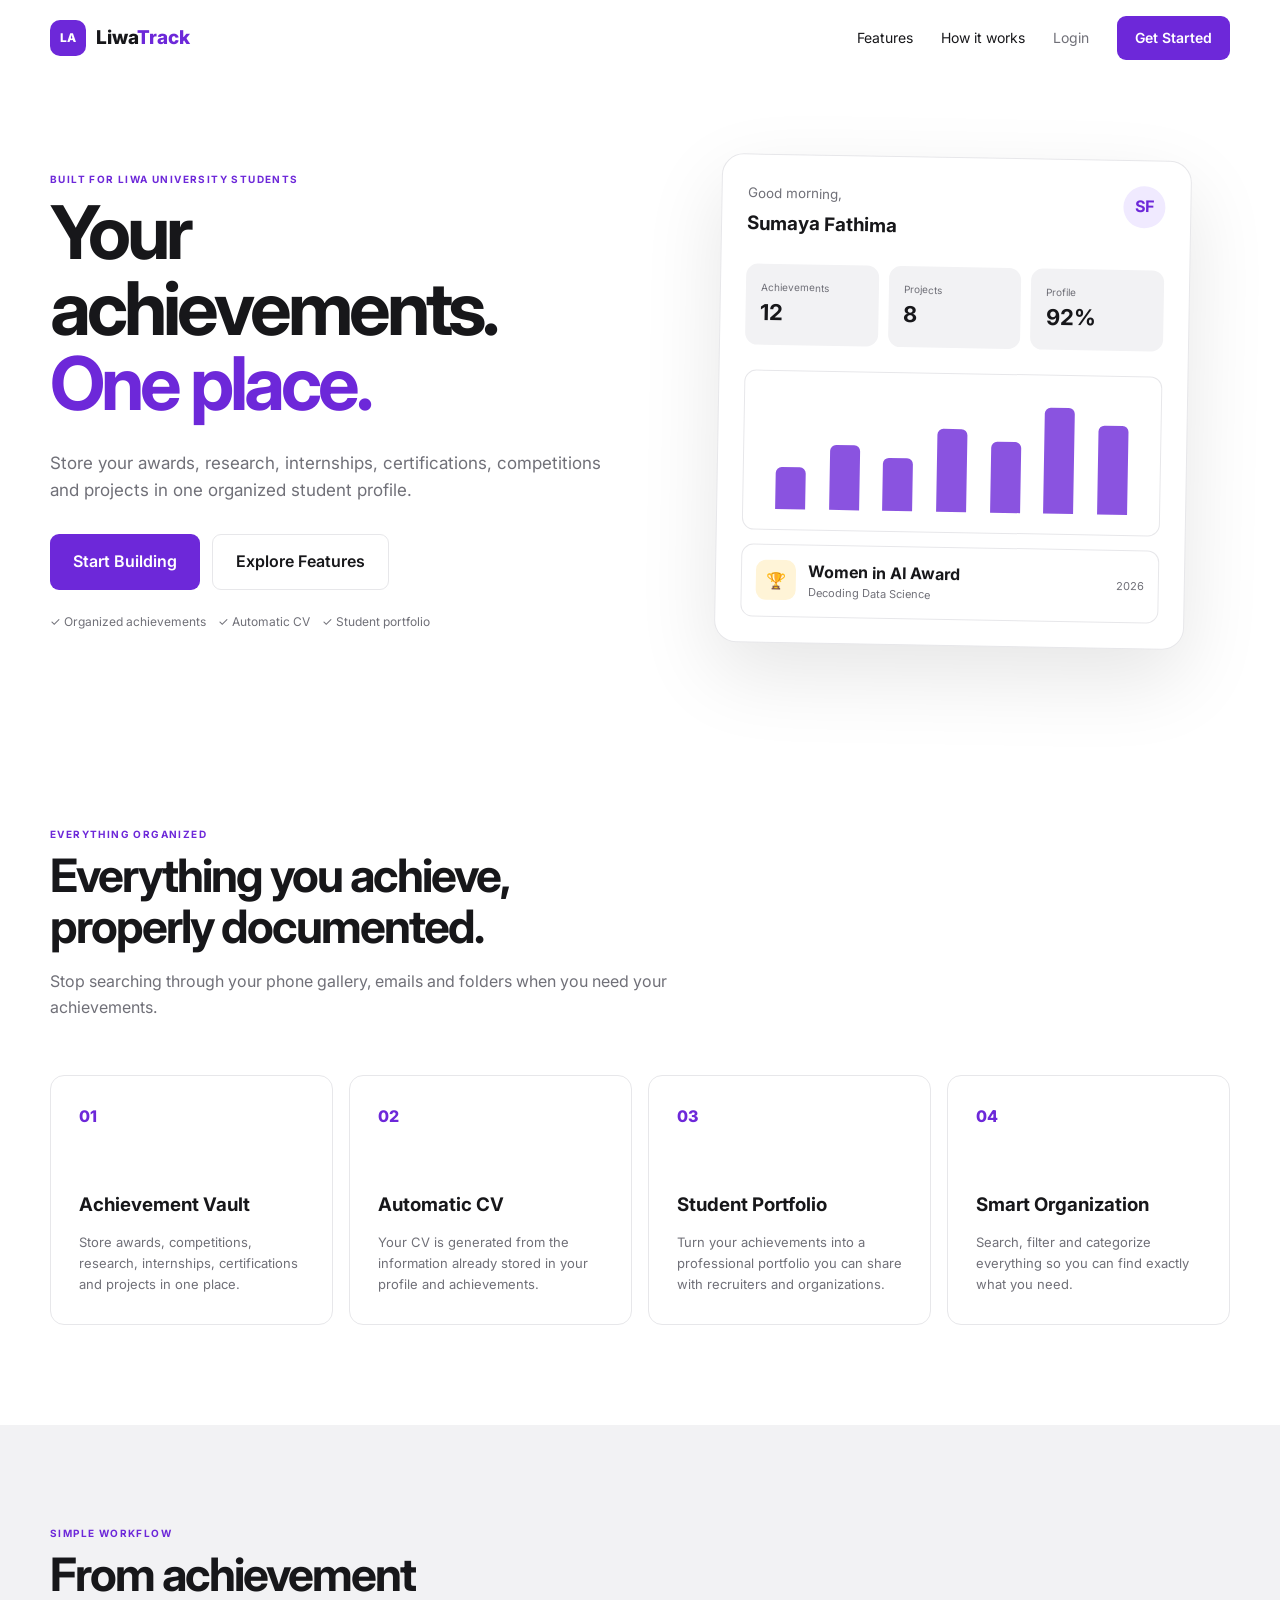
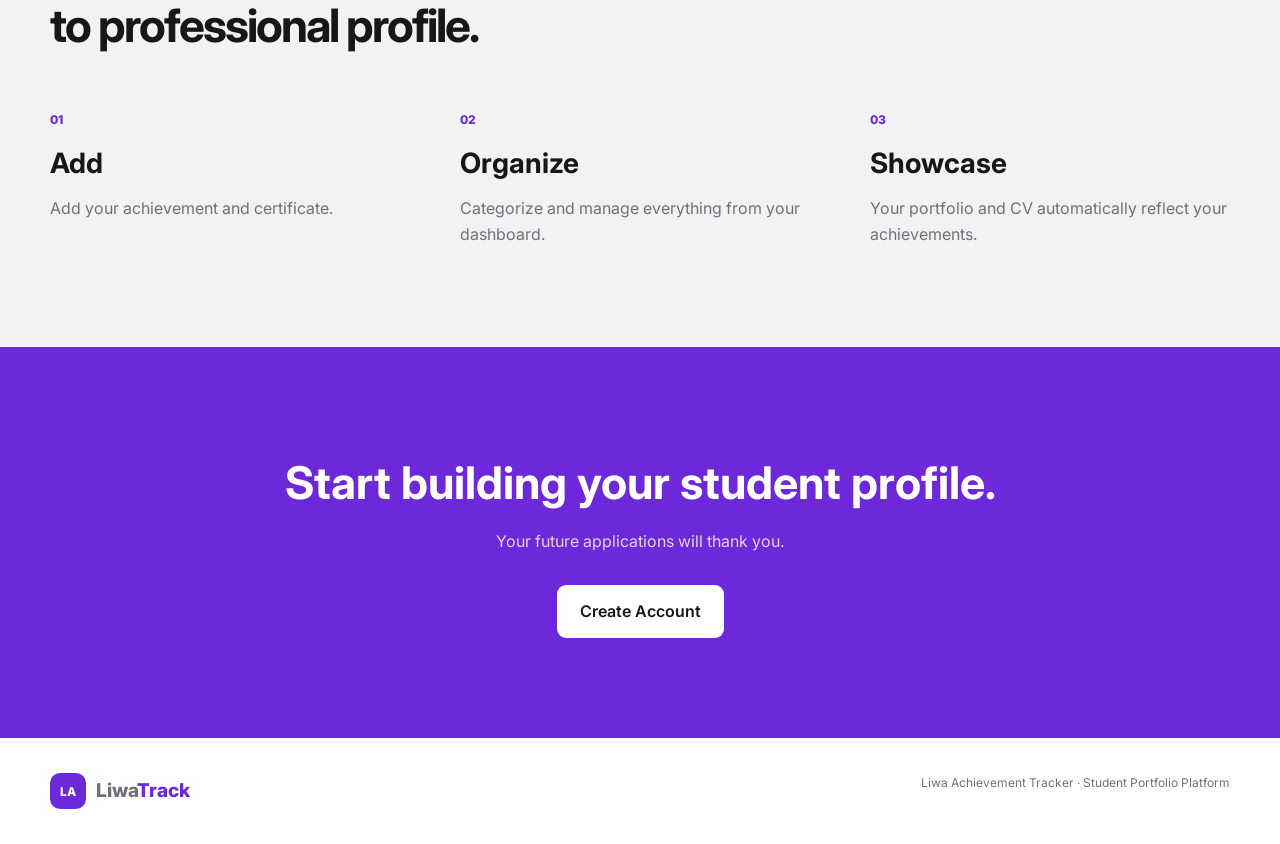
==== Frontend/index.html @ 65ce7053 "Initial LiwaTrack MVP" ====
<!DOCTYPE html>
<html lang="en">
<head>
    <meta charset="UTF-8">
    <meta name="viewport" content="width=device-width, initial-scale=1.0">
    <title>Liwa Achievement Tracker</title>
    <link rel="stylesheet" href="css/style.css">
</head>

<body class="landing-page">

<header class="landing-nav">
    <div class="logo">
        <div class="logo-mark">LA</div>
        <span>Liwa<span>Track</span></span>
    </div>

    <nav>
        <a href="#features">Features</a>
        <a href="#how">How it works</a>
        <a href="login.html" class="nav-login">Login</a>
        <a href="register.html" class="btn btn-primary">Get Started</a>
    </nav>
</header>

<main>

<section class="hero">
    <div class="hero-content">
        <div class="eyebrow">
            <span></span>
            Built for Liwa University students
        </div>

        <h1>
            Your achievements.<br>
            <strong>One place.</strong>
        </h1>

        <p>
            Store your awards, research, internships, certifications,
            competitions and projects in one organized student profile.
        </p>

        <div class="hero-buttons">
            <a href="register.html" class="btn btn-primary btn-large">
                Start Building
            </a>

            <a href="#features" class="btn btn-secondary btn-large">
                Explore Features
            </a>
        </div>

        <div class="hero-note">
            ✓ Organized achievements &nbsp;&nbsp;
            ✓ Automatic CV &nbsp;&nbsp;
            ✓ Student portfolio
        </div>
    </div>

    <div class="hero-visual">
        <div class="dashboard-preview">

            <div class="preview-top">
                <div>
                    <small>Good morning,</small>
                    <h3>Sumaya Fathima</h3>
                </div>

                <div class="preview-avatar">SF</div>
            </div>

            <div class="preview-stats">
                <div>
                    <small>Achievements</small>
                    <strong>12</strong>
                </div>

                <div>
                    <small>Projects</small>
                    <strong>8</strong>
                </div>

                <div>
                    <small>Profile</small>
                    <strong>92%</strong>
                </div>
            </div>

            <div class="preview-chart">
                <div class="chart-bars">
                    <i style="height:35%"></i>
                    <i style="height:55%"></i>
                    <i style="height:45%"></i>
                    <i style="height:70%"></i>
                    <i style="height:60%"></i>
                    <i style="height:90%"></i>
                    <i style="height:75%"></i>
                </div>
            </div>

            <div class="preview-achievement">
                <div class="achievement-icon">🏆</div>
                <div>
                    <strong>Women in AI Award</strong>
                    <small>Decoding Data Science</small>
                </div>
                <span>2026</span>
            </div>

        </div>
    </div>
</section>


<section id="features" class="section">
    <div class="section-heading">
        <div class="eyebrow">Everything organized</div>
        <h2>Everything you achieve,<br>properly documented.</h2>
        <p>
            Stop searching through your phone gallery, emails and folders
            when you need your achievements.
        </p>
    </div>

    <div class="feature-grid">

        <div class="feature-card">
            <div class="feature-number">01</div>
            <h3>Achievement Vault</h3>
            <p>
                Store awards, competitions, research, internships,
                certifications and projects in one place.
            </p>
        </div>

        <div class="feature-card">
            <div class="feature-number">02</div>
            <h3>Automatic CV</h3>
            <p>
                Your CV is generated from the information already stored
                in your profile and achievements.
            </p>
        </div>

        <div class="feature-card">
            <div class="feature-number">03</div>
            <h3>Student Portfolio</h3>
            <p>
                Turn your achievements into a professional portfolio
                you can share with recruiters and organizations.
            </p>
        </div>

        <div class="feature-card">
            <div class="feature-number">04</div>
            <h3>Smart Organization</h3>
            <p>
                Search, filter and categorize everything so you can
                find exactly what you need.
            </p>
        </div>
    </div>
</section>


<section id="how" class="section how-section">
    <div class="section-heading">
        <div class="eyebrow">Simple workflow</div>
        <h2>From achievement<br>to professional profile.</h2>
    </div>

    <div class="steps">

        <div class="step">
            <span>01</span>
            <h3>Add</h3>
            <p>Add your achievement and certificate.</p>
        </div>

        <div class="step">
            <span>02</span>
            <h3>Organize</h3>
            <p>Categorize and manage everything from your dashboard.</p>
        </div>

        <div class="step">
            <span>03</span>
            <h3>Showcase</h3>
            <p>Your portfolio and CV automatically reflect your achievements.</p>
        </div>

    </div>
</section>


<section class="cta-section">
    <h2>Start building your student profile.</h2>
    <p>Your future applications will thank you.</p>
    <a href="register.html" class="btn btn-light btn-large">Create Account</a>
</section>

</main>

<footer>
    <div class="logo">
        <div class="logo-mark">LA</div>
        <span>Liwa<span>Track</span></span>
    </div>

    <p>Liwa Achievement Tracker · Student Portfolio Platform</p>
</footer>

</body>
</html>
---- Frontend/css/style.css ----
@import url('https://fonts.googleapis.com/css2?family=Inter:wght@400;500;600;700;800&display=swap');

:root {
    --bg: #f7f7f8;
    --surface: #ffffff;
    --surface-soft: #f2f2f4;
    --border: #e7e7ea;

    --text: #17171a;
    --muted: #707078;

    --primary: #6d28d9;
    --primary-dark: #5521aa;
    --primary-soft: #f0eaff;

    --danger: #dc2626;
    --success: #16803c;

    --sidebar: 250px;

    --radius: 14px;
    --radius-small: 9px;

    --shadow:
        0 10px 30px rgba(0,0,0,.05);
}

* {
    box-sizing: border-box;
    margin: 0;
    padding: 0;
}

html {
    scroll-behavior: smooth;
}

body {
    font-family: Inter, Arial, sans-serif;
    background: var(--bg);
    color: var(--text);
    line-height: 1.6;
}

a {
    text-decoration: none;
    color: inherit;
}

button,
input,
textarea,
select {
    font: inherit;
}

button {
    cursor: pointer;
}


/* =========================
   LOGO
========================= */

.logo {
    display: flex;
    align-items: center;
    gap: 10px;
    font-weight: 800;
    font-size: 19px;
}

.logo > span > span {
    color: var(--primary);
}

.logo-mark {
    width: 36px;
    height: 36px;
    border-radius: 10px;
    background: var(--primary);
    color: white;
    display: grid;
    place-items: center;
    font-size: 12px;
    font-weight: 800;
}


/* =========================
   BUTTONS
========================= */

.btn {
    display: inline-flex;
    align-items: center;
    justify-content: center;
    border: 0;
    border-radius: var(--radius-small);
    padding: 11px 18px;
    font-weight: 600;
    transition: .2s ease;
}

.btn-primary {
    background: var(--primary);
    color: white;
}

.btn-primary:hover {
    background: var(--primary-dark);
    transform: translateY(-1px);
}

.btn-secondary {
    background: white;
    border: 1px solid var(--border);
}

.btn-secondary:hover {
    border-color: #cfcfd5;
}

.btn-light {
    background: white;
    color: var(--text);
}

.btn-danger {
    background: #fee2e2;
    color: var(--danger);
}

.btn-large {
    padding: 14px 23px;
}

.full-width {
    width: 100%;
}


/* =========================
   LANDING PAGE
========================= */

.landing-page {
    background: white;
}

.landing-nav {
    max-width: 1180px;
    margin: auto;
    height: 76px;
    display: flex;
    justify-content: space-between;
    align-items: center;
}

.landing-nav nav {
    display: flex;
    align-items: center;
    gap: 28px;
    font-size: 14px;
}

.nav-login {
    color: var(--muted);
}

.hero {
    max-width: 1180px;
    margin: auto;
    min-height: 650px;
    display: grid;
    grid-template-columns: 1fr 1fr;
    align-items: center;
    gap: 70px;
    padding: 70px 0;
}

.eyebrow {
    color: var(--primary);
    text-transform: uppercase;
    font-size: 11px;
    font-weight: 800;
    letter-spacing: .12em;
    margin-bottom: 18px;
}

.hero h1 {
    font-size: clamp(45px, 6vw, 74px);
    line-height: 1.02;
    letter-spacing: -4px;
    margin-bottom: 28px;
}

.hero h1 strong {
    color: var(--primary);
}

.hero p {
    color: var(--muted);
    font-size: 17px;
    max-width: 570px;
    margin-bottom: 30px;
}

.hero-buttons {
    display: flex;
    gap: 12px;
}

.hero-note {
    margin-top: 22px;
    color: var(--muted);
    font-size: 12px;
}

.hero-visual {
    display: flex;
    justify-content: center;
}

.dashboard-preview {
    width: 470px;
    background: white;
    border: 1px solid var(--border);
    border-radius: 22px;
    padding: 25px;
    box-shadow: 0 30px 80px rgba(0,0,0,.1);
    transform: rotate(1deg);
}

.preview-top {
    display: flex;
    justify-content: space-between;
}

.preview-top small {
    color: var(--muted);
}

.preview-top h3 {
    margin-top: 3px;
}

.preview-avatar {
    width: 42px;
    height: 42px;
    border-radius: 50%;
    background: var(--primary-soft);
    color: var(--primary);
    display: grid;
    place-items: center;
    font-weight: 700;
}

.preview-stats {
    display: grid;
    grid-template-columns: repeat(3,1fr);
    gap: 10px;
    margin: 25px 0;
}

.preview-stats div {
    padding: 15px;
    border-radius: 12px;
    background: var(--surface-soft);
}

.preview-stats small {
    display: block;
    color: var(--muted);
    font-size: 10px;
}

.preview-stats strong {
    font-size: 22px;
}

.preview-chart {
    height: 160px;
    border: 1px solid var(--border);
    border-radius: 12px;
    display: flex;
    align-items: end;
    padding: 20px;
}

.chart-bars {
    width: 100%;
    height: 100%;
    display: flex;
    align-items: end;
    justify-content: space-around;
}

.chart-bars i {
    width: 30px;
    background: var(--primary);
    opacity: .8;
    border-radius: 6px 6px 0 0;
}

.preview-achievement {
    display: flex;
    align-items: center;
    gap: 12px;
    margin-top: 14px;
    padding: 14px;
    border: 1px solid var(--border);
    border-radius: 12px;
}

.achievement-icon {
    width: 40px;
    height: 40px;
    background: #fff4d7;
    display: grid;
    place-items: center;
    border-radius: 10px;
}

.preview-achievement div:nth-child(2) {
    flex: 1;
}

.preview-achievement strong,
.preview-achievement small {
    display: block;
}

.preview-achievement small {
    color: var(--muted);
    font-size: 11px;
}

.preview-achievement > span {
    font-size: 11px;
    color: var(--muted);
}


/* =========================
   SECTIONS
========================= */

.section {
    max-width: 1180px;
    margin: auto;
    padding: 100px 0;
}

.section-heading {
    max-width: 700px;
    margin-bottom: 55px;
}

.section-heading h2 {
    font-size: 46px;
    line-height: 1.1;
    letter-spacing: -2px;
    margin-bottom: 18px;
}

.section-heading p {
    color: var(--muted);
}

.feature-grid {
    display: grid;
    grid-template-columns: repeat(4, 1fr);
    gap: 16px;
}

.feature-card {
    border: 1px solid var(--border);
    padding: 28px;
    min-height: 250px;
    border-radius: var(--radius);
    transition: .2s;
}

.feature-card:hover {
    transform: translateY(-4px);
    box-shadow: var(--shadow);
}

.feature-number {
    color: var(--primary);
    font-weight: 800;
    margin-bottom: 60px;
}

.feature-card h3 {
    margin-bottom: 12px;
}

.feature-card p {
    color: var(--muted);
    font-size: 13px;
}

.how-section {
    background: var(--surface-soft);
    max-width: none;
    padding-left: max(calc((100% - 1180px) / 2), 20px);
    padding-right: max(calc((100% - 1180px) / 2), 20px);
}

.steps {
    max-width: 1180px;
    display: grid;
    grid-template-columns: repeat(3,1fr);
    gap: 50px;
}

.step span {
    color: var(--primary);
    font-size: 12px;
    font-weight: 800;
}

.step h3 {
    font-size: 28px;
    margin: 10px 0;
}

.step p {
    color: var(--muted);
}

.cta-section {
    background: var(--primary);
    color: white;
    text-align: center;
    padding: 100px 20px;
}

.cta-section h2 {
    font-size: 45px;
    margin-bottom: 10px;
}

.cta-section p {
    opacity: .8;
    margin-bottom: 30px;
}

footer {
    max-width: 1180px;
    margin: auto;
    padding: 35px 0;
    display: flex;
    justify-content: space-between;
    color: var(--muted);
    font-size: 12px;
}


/* =========================
   AUTH
========================= */

.auth-page {
    min-height: 100vh;
    background: var(--surface-soft);
}

.auth-container {
    max-width: 450px;
    margin: auto;
    padding: 50px 20px;
}

.auth-brand {
    margin-bottom: 35px;
}

.auth-card {
    background: white;
    border: 1px solid var(--border);
    border-radius: 18px;
    padding: 35px;
    box-shadow: var(--shadow);
}

.auth-header {
    margin-bottom: 28px;
}

.auth-header h1 {
    font-size: 30px;
    letter-spacing: -1px;
}

.auth-header p {
    color: var(--muted);
    font-size: 14px;
}

.auth-card label {
    display: block;
    font-size: 12px;
    font-weight: 600;
    margin: 16px 0 7px;
}

.auth-card input,
.content-card input,
.content-card textarea,
.content-card select {
    width: 100%;
    border: 1px solid var(--border);
    padding: 12px 13px;
    border-radius: 9px;
    outline: none;
    background: white;
}

.auth-card input:focus,
.content-card input:focus,
.content-card textarea:focus,
.content-card select:focus {
    border-color: var(--primary);
}

.form-row-between {
    display: flex;
    justify-content: space-between;
    align-items: center;
}

.form-row-between a {
    font-size: 12px;
    color: var(--primary);
}

.checkbox-label {
    display: flex !important;
    align-items: center;
    gap: 7px;
    font-weight: 400 !important;
}

.checkbox-label input {
    width: auto;
}

.terms {
    margin-bottom: 20px;
}

.two-inputs {
    display: grid;
    grid-template-columns: 1fr 1fr;
    gap: 12px;
}

.auth-divider {
    text-align: center;
    border-bottom: 1px solid var(--border);
    line-height: 1px;
    margin: 30px 0;
}

.auth-divider span {
    background: white;
    padding: 0 10px;
    color: var(--muted);
    font-size: 11px;
}

.auth-footer {
    text-align: center;
    font-size: 13px;
    color: var(--muted);
}

.auth-footer a {
    color: var(--primary);
    font-weight: 600;
}


/* =========================
   APPLICATION LAYOUT
========================= */

.sidebar {
    position: fixed;
    left: 0;
    top: 0;
    bottom: 0;
    width: var(--sidebar);
    background: white;
    border-right: 1px solid var(--border);
    padding: 25px 18px;
    z-index: 20;
}

.sidebar .logo {
    padding: 0 10px;
    margin-bottom: 45px;
}

.nav-section {
    margin-bottom: 28px;
}

.nav-label {
    color: #a0a0a8;
    font-size: 10px;
    text-transform: uppercase;
    font-weight: 800;
    letter-spacing: .1em;
    padding: 0 12px;
    margin-bottom: 9px;
}

.sidebar-link {
    display: flex;
    align-items: center;
    gap: 11px;
    padding: 11px 12px;
    margin: 3px 0;
    border-radius: 9px;
    color: var(--muted);
    font-size: 13px;
    font-weight: 500;
}

.sidebar-link:hover,
.sidebar-link.active {
    background: var(--primary-soft);
    color: var(--primary);
}

.sidebar-bottom {
    position: absolute;
    left: 18px;
    right: 18px;
    bottom: 20px;
}

.main-wrapper {
    margin-left: var(--sidebar);
    min-height: 100vh;
}

.topbar {
    height: 70px;
    background: white;
    border-bottom: 1px solid var(--border);
    display: flex;
    align-items: center;
    justify-content: flex-end;
    padding: 0 35px;
    gap: 15px;
}

.topbar-user {
    display: flex;
    align-items: center;
    gap: 10px;
}

.avatar {
    width: 36px;
    height: 36px;
    border-radius: 50%;
    background: var(--primary-soft);
    color: var(--primary);
    display: grid;
    place-items: center;
    font-weight: 700;
    font-size: 12px;
}

.main-content {
    padding: 35px;
    max-width: 1400px;
}

.page-header {
    display: flex;
    justify-content: space-between;
    align-items: flex-start;
    margin-bottom: 30px;
}

.page-header h1 {
    font-size: 30px;
    letter-spacing: -1px;
}

.page-header p {
    color: var(--muted);
    font-size: 13px;
}


/* =========================
   DASHBOARD
========================= */

.stats-grid {
    display: grid;
    grid-template-columns: repeat(4,1fr);
    gap: 15px;
    margin-bottom: 22px;
}

.stat-card {
    background: white;
    border: 1px solid var(--border);
    border-radius: var(--radius);
    padding: 22px;
}

.stat-card small {
    color: var(--muted);
    font-size: 11px;
}

.stat-card strong {
    display: block;
    font-size: 31px;
    margin-top: 5px;
}

.dashboard-grid {
    display: grid;
    grid-template-columns: 2fr 1fr;
    gap: 20px;
}

.content-card {
    background: white;
    border: 1px solid var(--border);
    border-radius: var(--radius);
    padding: 25px;
}

.content-card h2 {
    font-size: 18px;
    margin-bottom: 20px;
}

.content-card h3 {
    font-size: 14px;
    margin: 25px 0 10px;
}

.chart {
    height: 280px;
    display: flex;
    align-items: end;
    gap: 15px;
    padding-top: 30px;
}

.chart-column {
    flex: 1;
    height: 100%;
    display: flex;
    flex-direction: column;
    justify-content: end;
    align-items: center;
    gap: 7px;
}

.chart-column i {
    width: 65%;
    background: var(--primary);
    border-radius: 7px 7px 0 0;
    min-height: 5px;
}

.chart-column small {
    color: var(--muted);
    font-size: 10px;
}

.recent-list {
    display: flex;
    flex-direction: column;
    gap: 10px;
}

.recent-item {
    display: flex;
    align-items: center;
    gap: 12px;
    padding: 13px;
    background: var(--surface-soft);
    border-radius: 10px;
}

.recent-item-content {
    flex: 1;
}

.recent-item strong,
.recent-item small {
    display: block;
}

.recent-item small {
    color: var(--muted);
    font-size: 10px;
}

.profile-progress {
    margin-top: 20px;
}

.progress-track {
    height: 8px;
    background: var(--surface-soft);
    border-radius: 20px;
    overflow: hidden;
}

.progress-fill {
    height: 100%;
    background: var(--primary);
}


/* =========================
   ACHIEVEMENTS
========================= */

.toolbar {
    display: flex;
    gap: 10px;
    margin-bottom: 22px;
}

.toolbar input {
    flex: 1;
    border: 1px solid var(--border);
    border-radius: 9px;
    padding: 12px;
    outline: none;
}

.toolbar select {
    border: 1px solid var(--border);
    border-radius: 9px;
    padding: 12px;
    background: white;
}

.achievement-grid {
    display: grid;
    grid-template-columns: repeat(3,1fr);
    gap: 15px;
}

.achievement-card {
    background: white;
    border: 1px solid var(--border);
    border-radius: var(--radius);
    padding: 20px;
    transition: .2s;
}

.achievement-card:hover {
    transform: translateY(-3px);
    box-shadow: var(--shadow);
}

.card-top {
    display: flex;
    justify-content: space-between;
    margin-bottom: 18px;
}

.category-icon {
    width: 42px;
    height: 42px;
    border-radius: 10px;
    background: var(--primary-soft);
    display: grid;
    place-items: center;
}

.badge {
    display: inline-flex;
    padding: 5px 9px;
    border-radius: 20px;
    background: var(--primary-soft);
    color: var(--primary);
    font-size: 10px;
    font-weight: 700;
}

.achievement-card h3 {
    font-size: 16px;
    margin-bottom: 5px;
}

.achievement-card .organization {
    color: var(--muted);
    font-size: 12px;
}

.achievement-card .date {
    display: block;
    margin-top: 15px;
    color: var(--muted);
    font-size: 10px;
}

.tag-list {
    display: flex;
    flex-wrap: wrap;
    gap: 6px;
    margin-top: 10px;
}

.tag {
    background: var(--surface-soft);
    padding: 5px 8px;
    border-radius: 6px;
    font-size: 10px;
    color: var(--muted);
}


/* =========================
   FORMS
========================= */

.form-grid {
    display: grid;
    grid-template-columns: 2fr 1fr;
    gap: 20px;
}

.form-group {
    margin-bottom: 20px;
}

.form-group label {
    display: block;
    font-size: 12px;
    font-weight: 600;
    margin-bottom: 7px;
}

.form-group textarea {
    min-height: 150px;
    resize: vertical;
}

.file-upload {
    border: 2px dashed var(--border);
    padding: 35px;
    text-align: center;
    border-radius: 12px;
    color: var(--muted);
}

.file-upload input {
    margin-top: 12px;
}

.form-actions {
    display: flex;
    justify-content: flex-end;
    gap: 10px;
}


/* =========================
   PROFILE
========================= */

.profile-header {
    display: flex;
    align-items: center;
    gap: 22px;
    margin-bottom: 25px;
}

.profile-avatar {
    width: 90px;
    height: 90px;
    border-radius: 50%;
    background: var(--primary-soft);
    color: var(--primary);
    display: grid;
    place-items: center;
    font-size: 24px;
    font-weight: 800;
}

.profile-header h2 {
    margin: 0;
}

.muted {
    color: var(--muted);
    font-size: 13px;
}

.profile-grid {
    display: grid;
    grid-template-columns: 2fr 1fr;
    gap: 20px;
}


/* =========================
   PORTFOLIO
========================= */

.portfolio-page {
    background: white;
}

.portfolio-container {
    max-width: 950px;
    margin: auto;
    padding: 70px 20px;
}

.portfolio-intro {
    border-bottom: 1px solid var(--border);
    padding-bottom: 40px;
    margin-bottom: 45px;
}

.portfolio-intro h1 {
    font-size: 48px;
    letter-spacing: -2px;
}

.portfolio-intro p {
    max-width: 650px;
    color: var(--muted);
}

.portfolio-section {
    margin-bottom: 50px;
}

.portfolio-section h2 {
    font-size: 22px;
    margin-bottom: 20px;
}

.portfolio-achievements {
    display: grid;
    grid-template-columns: repeat(2,1fr);
    gap: 12px;
}


/* =========================
   CV
========================= */

.cv-toolbar {
    max-width: 850px;
    margin: auto;
    padding: 20px 0;
    display: flex;
    justify-content: flex-end;
    gap: 10px;
}

.cv-paper {
    background: white;
    width: 850px;
    max-width: 100%;
    margin: 20px auto 60px;
    padding: 55px 65px;
    box-shadow: 0 10px 50px rgba(0,0,0,.08);
}

.cv-header {
    border-bottom: 2px solid var(--text);
    padding-bottom: 20px;
    margin-bottom: 25px;
}

.cv-header h1 {
    font-size: 30px;
}

.cv-header p {
    color: var(--muted);
    font-size: 12px;
}

.cv-section {
    margin-bottom: 25px;
}

.cv-section h2 {
    font-size: 13px;
    text-transform: uppercase;
    letter-spacing: .1em;
    border-bottom: 1px solid var(--border);
    padding-bottom: 5px;
    margin-bottom: 12px;
}

.cv-item {
    margin-bottom: 14px;
}

.cv-item strong {
    font-size: 13px;
}

.cv-item small {
    display: block;
    color: var(--muted);
    font-size: 10px;
}

.cv-item p {
    font-size: 11px;
    margin-top: 4px;
}


/* =========================
   DETAILS
========================= */

.details-grid {
    display: grid;
    grid-template-columns: 2fr 1fr;
    gap: 20px;
}

.detail-icon {
    width: 65px;
    height: 65px;
    background: var(--primary-soft);
    border-radius: 14px;
    display: grid;
    place-items: center;
    font-size: 30px;
    margin-bottom: 20px;
}

.detail-meta {
    display: flex;
    gap: 15px;
    color: var(--muted);
    font-size: 12px;
    margin-top: 20px;
}

.content-card hr {
    border: 0;
    border-top: 1px solid var(--border);
    margin: 25px 0;
}

.certificate-placeholder {
    height: 220px;
    border: 1px dashed var(--border);
    border-radius: 10px;
    display: grid;
    place-items: center;
    color: var(--muted);
    margin-bottom: 20px;
}

.back-link {
    color: var(--primary);
    font-size: 12px;
    display: block;
    margin-bottom: 8px;
}


/* =========================
   SETTINGS
========================= */

.settings-grid {
    max-width: 800px;
    display: flex;
    flex-direction: column;
    gap: 15px;
}

.setting-row {
    display: flex;
    justify-content: space-between;
    align-items: center;
    padding: 18px 0;
    border-bottom: 1px solid var(--border);
}

.setting-row:last-child {
    border-bottom: 0;
}

.setting-row p {
    color: var(--muted);
    font-size: 12px;
}

.setting-row input {
    width: auto;
}

.danger-card {
    border-color: #fecaca;
}


/* =========================
   EMPTY
========================= */

.empty-state {
    text-align: center;
    padding: 70px 20px;
    background: white;
    border: 1px dashed var(--border);
    border-radius: var(--radius);
}

.empty-state h2 {
    margin-bottom: 8px;
}

.empty-state p {
    color: var(--muted);
    margin-bottom: 20px;
}

.empty-page {
    min-height: 100vh;
    display: grid;
    place-items: center;
    text-align: center;
}


/* =========================
   MOBILE
========================= */

.mobile-menu-button {
    display: none;
}

@media(max-width: 1000px) {

    .hero {
        grid-template-columns: 1fr;
        padding: 50px 20px;
    }

    .hero-visual {
        display: none;
    }

    .section {
        padding: 70px 20px;
    }

    .feature-grid {
        grid-template-columns: repeat(2,1fr);
    }

    .landing-nav {
        padding: 0 20px;
    }

    .landing-nav nav a:not(.nav-login):not(.btn) {
        display: none;
    }

    .sidebar {
        transform: translateX(-100%);
        transition: .25s;
    }

    .sidebar.open {
        transform: translateX(0);
    }

    .main-wrapper {
        margin-left: 0;
    }

    .mobile-menu-button {
        display: block;
        position: fixed;
        top: 17px;
        left: 15px;
        z-index: 30;
        border: 1px solid var(--border);
        background: white;
        border-radius: 8px;
        padding: 8px 11px;
    }

    .topbar {
        padding-left: 70px;
    }

    .stats-grid {
        grid-template-columns: repeat(2,1fr);
    }

    .achievement-grid {
        grid-template-columns: repeat(2,1fr);
    }

    .dashboard-grid,
    .details-grid,
    .form-grid,
    .profile-grid {
        grid-template-columns: 1fr;
    }
}

@media(max-width: 650px) {

    .hero h1 {
        font-size: 48px;
        letter-spacing: -2px;
    }

    .hero-buttons {
        flex-direction: column;
    }

    .section-heading h2 {
        font-size: 35px;
    }

    .feature-grid,
    .steps,
    .achievement-grid,
    .portfolio-achievements {
        grid-template-columns: 1fr;
    }

    footer {
        flex-direction: column;
        gap: 15px;
        padding: 30px 20px;
    }

    .stats-grid {
        grid-template-columns: 1fr 1fr;
    }

    .main-content {
        padding: 22px 15px;
    }

    .page-header {
        flex-direction: column;
        gap: 15px;
    }

    .toolbar {
        flex-direction: column;
    }

    .two-inputs {
        grid-template-columns: 1fr;
    }

    .cv-paper {
        padding: 30px 25px;
    }

    .portfolio-intro h1 {
        font-size: 38px;
    }
}


/* =========================
   PRINT
========================= */

@media print {

    body {
        background: white;
    }

    .sidebar,
    .topbar,
    .cv-toolbar,
    .mobile-menu-button {
        display: none !important;
    }

    .main-wrapper {
        margin: 0;
    }

    .main-content {
        padding: 0;
    }

    .cv-paper {
        width: 100%;
        margin: 0;
        padding: 30px;
        box-shadow: none;
    }

}
/* =========================================
   PROFESSIONAL DASHBOARD
========================================= */

.dashboard-header {
    display: flex;
    justify-content: space-between;
    align-items: flex-end;
    gap: 30px;
    margin-bottom: 32px;
}

.eyebrow {
    margin: 0 0 8px;
    font-size: 10px;
    font-weight: 700;
    letter-spacing: 1.4px;
    color: var(--primary);
}

.dashboard-header h1 {
    margin: 0;
    font-size: 32px;
    font-weight: 700;
    letter-spacing: -0.8px;
}

.dashboard-subtitle {
    margin: 8px 0 0;
    color: var(--muted);
    font-size: 13px;
    max-width: 600px;
}


/* =========================================
   STATISTICS
========================================= */

.dashboard-stats {
    display: grid;
    grid-template-columns: repeat(4, 1fr);
    gap: 14px;
    margin-bottom: 18px;
}

.dashboard-stat {
    background: var(--surface);
    border: 1px solid var(--border);
    border-radius: var(--radius);
    padding: 20px;
    transition: transform .2s ease, box-shadow .2s ease;
}

.dashboard-stat:hover {
    transform: translateY(-2px);
    box-shadow: var(--shadow);
}

.stat-label {
    color: var(--muted);
    font-size: 12px;
    font-weight: 500;
}

.stat-value {
    margin-top: 10px;
    font-size: 30px;
    line-height: 1;
    font-weight: 700;
    letter-spacing: -1px;
}

.stat-description {
    margin-top: 8px;
    font-size: 11px;
    color: var(--muted);
}


/* =========================================
   MAIN COLUMNS
========================================= */

.dashboard-columns {
    display: grid;
    grid-template-columns: minmax(0, 1.7fr) minmax(300px, 1fr);
    gap: 18px;
    margin-bottom: 18px;
}

.dashboard-side {
    display: flex;
    flex-direction: column;
    gap: 18px;
}


/* =========================================
   PANELS
========================================= */

.dashboard-panel {
    background: var(--surface);
    border: 1px solid var(--border);
    border-radius: var(--radius);
    padding: 22px;
}

.panel-header {
    display: flex;
    justify-content: space-between;
    align-items: flex-start;
    gap: 20px;
    margin-bottom: 20px;
}

.panel-header h2 {
    margin: 0;
    font-size: 15px;
    font-weight: 650;
    letter-spacing: -0.2px;
}

.panel-header p {
    margin: 5px 0 0;
    color: var(--muted);
    font-size: 11px;
}

.panel-link {
    color: var(--primary);
    text-decoration: none;
    font-size: 11px;
    font-weight: 600;
}

.panel-link:hover {
    text-decoration: underline;
}


/* =========================================
   RECENT ACHIEVEMENTS
========================================= */

.achievement-list {
    display: flex;
    flex-direction: column;
}

.dashboard-achievement {
    display: flex;
    align-items: center;
    gap: 14px;
    padding: 15px 0;
    border-top: 1px solid var(--border);
}

.dashboard-achievement:first-child {
    border-top: none;
    padding-top: 0;
}

.achievement-mark {
    width: 38px;
    height: 38px;
    flex-shrink: 0;
    border-radius: 10px;
    background: var(--primary-soft);
    display: flex;
    align-items: center;
    justify-content: center;
    font-size: 17px;
}

.achievement-content {
    min-width: 0;
    flex: 1;
}

.achievement-content strong {
    display: block;
    font-size: 12px;
    font-weight: 600;
    white-space: nowrap;
    overflow: hidden;
    text-overflow: ellipsis;
}

.achievement-content span {
    display: block;
    margin-top: 4px;
    font-size: 11px;
    color: var(--muted);
    white-space: nowrap;
    overflow: hidden;
    text-overflow: ellipsis;
}

.achievement-date {
    flex-shrink: 0;
    color: var(--muted);
    font-size: 10px;
}


/* =========================================
   PROFILE PROGRESS
========================================= */

.profile-progress {
    padding-top: 3px;
}

.progress-top {
    display: flex;
    justify-content: space-between;
    align-items: center;
    font-size: 11px;
}

.progress-top span {
    color: var(--primary);
    font-weight: 700;
}

.progress-bar {
    height: 7px;
    background: var(--surface-soft);
    border-radius: 10px;
    overflow: hidden;
    margin-top: 10px;
}

.progress-fill {
    height: 100%;
    background: var(--primary);
    border-radius: inherit;
}

.profile-progress p {
    color: var(--muted);
    font-size: 10px;
    line-height: 1.6;
    margin: 12px 0;
}

.panel-action {
    color: var(--primary);
    text-decoration: none;
    font-size: 11px;
    font-weight: 600;
}


/* =========================================
   QUICK ACTIONS
========================================= */

.dashboard-actions {
    display: flex;
    flex-direction: column;
}

.dashboard-action {
    display: flex;
    align-items: center;
    gap: 12px;
    padding: 12px 0;
    border-top: 1px solid var(--border);
    text-decoration: none;
    color: var(--text);
}

.dashboard-action:first-child {
    border-top: none;
    padding-top: 0;
}

.dashboard-action:last-child {
    padding-bottom: 0;
}

.dashboard-action:hover strong {
    color: var(--primary);
}

.action-icon {
    width: 34px;
    height: 34px;
    flex-shrink: 0;
    border: 1px solid var(--border);
    border-radius: 9px;
    display: flex;
    align-items: center;
    justify-content: center;
    font-size: 12px;
    font-weight: 600;
}

.dashboard-action strong {
    display: block;
    font-size: 11px;
    font-weight: 600;
}

.dashboard-action small {
    display: block;
    margin-top: 3px;
    color: var(--muted);
    font-size: 10px;
}


/* =========================================
   CATEGORY OVERVIEW
========================================= */

.category-panel {
    margin-bottom: 30px;
}

.category-overview {
    display: grid;
    grid-template-columns: repeat(4, 1fr);
    gap: 10px;
}

.category-row {
    display: flex;
    align-items: center;
    justify-content: space-between;
    padding: 13px 14px;
    background: var(--surface-soft);
    border-radius: 9px;
}

.category-name {
    display: flex;
    align-items: center;
    gap: 8px;
    font-size: 11px;
    font-weight: 500;
}

.category-dot {
    width: 6px;
    height: 6px;
    border-radius: 50%;
    background: var(--primary);
}

.category-count {
    font-size: 12px;
    font-weight: 700;
}


/* =========================================
   EMPTY STATE
========================================= */

.dashboard-empty {
    text-align: center;
    padding: 35px 15px;
}

.empty-icon {
    width: 42px;
    height: 42px;
    margin: 0 auto 12px;
    border-radius: 50%;
    background: var(--primary-soft);
    color: var(--primary);
    display: flex;
    align-items: center;
    justify-content: center;
    font-size: 20px;
}

.dashboard-empty h3 {
    margin: 0;
    font-size: 14px;
}

.dashboard-empty p {
    color: var(--muted);
    font-size: 11px;
    margin: 7px auto 15px;
    max-width: 300px;
}


/* =========================================
   MOBILE
========================================= */

@media (max-width: 1000px) {

    .dashboard-stats {
        grid-template-columns: repeat(2, 1fr);
    }

    .dashboard-columns {
        grid-template-columns: 1fr;
    }

    .category-overview {
        grid-template-columns: repeat(2, 1fr);
    }

}


@media (max-width: 650px) {

    .dashboard-header {
        align-items: flex-start;
        flex-direction: column;
    }

    .dashboard-header h1 {
        font-size: 26px;
    }

    .dashboard-stats {
        grid-template-columns: 1fr 1fr;
        gap: 10px;
    }

    .dashboard-stat {
        padding: 16px;
    }

    .stat-value {
        font-size: 25px;
    }

    .dashboard-panel {
        padding: 17px;
    }

    .achievement-date {
        display: none;
    }

    .category-overview {
        grid-template-columns: 1fr;
    }

}
/* =========================================
   ACHIEVEMENT DETAILS
========================================= */

.details-header {
    margin-bottom: 18px;
}

.back-link {
    color: var(--muted);
    text-decoration: none;
    font-size: 11px;
    font-weight: 500;
}

.back-link:hover {
    color: var(--primary);
}


/* HERO */

.details-hero {
    display: flex;
    align-items: center;
    gap: 20px;
    background: var(--surface);
    border: 1px solid var(--border);
    border-radius: var(--radius);
    padding: 28px;
    margin-bottom: 18px;
}

.details-category-icon {
    width: 64px;
    height: 64px;
    flex-shrink: 0;
    border-radius: 16px;
    background: var(--primary-soft);
    display: flex;
    align-items: center;
    justify-content: center;
    font-size: 28px;
}

.details-category {
    display: inline-block;
    color: var(--primary);
    font-size: 10px;
    font-weight: 700;
    text-transform: uppercase;
    letter-spacing: .8px;
    margin-bottom: 7px;
}

.details-hero h1 {
    margin: 0;
    font-size: 26px;
    line-height: 1.2;
    letter-spacing: -.5px;
}

.details-hero p {
    margin: 7px 0 0;
    color: var(--muted);
    font-size: 12px;
}


/* GRID */

.details-grid {
    display: grid;
    grid-template-columns: minmax(0, 1.7fr) minmax(280px, 1fr);
    gap: 18px;
}

.details-side {
    display: flex;
    flex-direction: column;
    gap: 18px;
}


/* PANELS */

.details-panel {
    background: var(--surface);
    border: 1px solid var(--border);
    border-radius: var(--radius);
    padding: 22px;
}

.details-panel .panel-header {
    margin-bottom: 22px;
}

.details-panel h2 {
    margin: 0;
    font-size: 15px;
}

.details-panel .panel-header p {
    margin: 5px 0 0;
    color: var(--muted);
    font-size: 11px;
}


/* DESCRIPTION */

.details-description h3 {
    margin: 0 0 10px;
    font-size: 12px;
}

.details-description p {
    margin: 0;
    color: var(--muted);
    font-size: 12px;
    line-height: 1.8;
}


/* INFORMATION */

.details-information {
    margin-top: 25px;
    border-top: 1px solid var(--border);
}

.details-row {
    display: flex;
    justify-content: space-between;
    align-items: center;
    gap: 20px;
    padding: 14px 0;
    border-bottom: 1px solid var(--border);
}

.details-label {
    color: var(--muted);
    font-size: 11px;
}

.details-row strong {
    font-size: 11px;
    text-align: right;
}

.certificate-status {
    color: var(--success);
    font-size: 11px;
    font-weight: 600;
}


/* SKILLS */

.details-skills {
    display: flex;
    flex-wrap: wrap;
    gap: 7px;
}

.details-skill {
    padding: 7px 10px;
    background: var(--surface-soft);
    border: 1px solid var(--border);
    border-radius: 7px;
    font-size: 10px;
    font-weight: 500;
}


/* ACTIONS */

.details-actions h2 {
    margin-bottom: 5px;
}

.details-actions > p {
    color: var(--muted);
    font-size: 11px;
    line-height: 1.6;
    margin: 0 0 18px;
}

.details-action-button {
    width: 100%;
    margin-top: 8px;
}


/* EMPTY */

.details-empty {
    max-width: 500px;
    margin: 80px auto;
    text-align: center;
}

.details-empty-icon {
    width: 50px;
    height: 50px;
    margin: 0 auto 15px;
    border-radius: 50%;
    background: var(--primary-soft);
    color: var(--primary);
    display: flex;
    align-items: center;
    justify-content: center;
    font-weight: 700;
}

.details-empty h1 {
    margin: 0;
    font-size: 22px;
}

.details-empty p {
    color: var(--muted);
    font-size: 12px;
    line-height: 1.7;
    margin: 8px 0 20px;
}


/* MOBILE */

@media (max-width: 800px) {

    .details-grid {
        grid-template-columns: 1fr;
    }

    .details-hero {
        padding: 20px;
    }

    .details-hero h1 {
        font-size: 21px;
    }

}


@media (max-width: 500px) {

    .details-hero {
        align-items: flex-start;
        flex-direction: column;
    }

    .details-row {
        align-items: flex-start;
        flex-direction: column;
        gap: 5px;
    }

    .details-row strong {
        text-align: left;
    }

}

/* =========================================
   PROFESSIONAL PROFILE
========================================= */

.profile-page-header {
    display: flex;
    justify-content: space-between;
    align-items: flex-end;
    gap: 30px;
    margin-bottom: 28px;
}

.profile-page-header h1 {
    margin: 0;
    font-size: 30px;
    font-weight: 700;
    letter-spacing: -0.7px;
}

.profile-page-header > div:first-child > p:last-child {
    margin: 7px 0 0;
    color: var(--muted);
    font-size: 12px;
}

.profile-strength-card {
    width: 230px;
    padding: 14px 16px;
    background: var(--surface);
    border: 1px solid var(--border);
    border-radius: var(--radius-small);
}

.profile-strength-top {
    display: flex;
    justify-content: space-between;
    align-items: center;
    font-size: 11px;
}

.profile-strength-top span {
    color: var(--muted);
}

.profile-strength-top strong {
    color: var(--primary);
    font-size: 12px;
}

.profile-strength-bar {
    height: 6px;
    margin-top: 9px;
    background: var(--surface-soft);
    border-radius: 10px;
    overflow: hidden;
}

.profile-strength-fill {
    height: 100%;
    background: var(--primary);
    border-radius: inherit;
}

.profile-card {
    background: var(--surface);
    border: 1px solid var(--border);
    border-radius: var(--radius);
    padding: 24px;
    margin-bottom: 16px;
}

.profile-card-header {
    display: flex;
    align-items: center;
    gap: 16px;
}

.profile-avatar-large {
    width: 64px;
    height: 64px;
    flex-shrink: 0;
    border-radius: 16px;
    background: var(--primary-soft);
    color: var(--primary);
    display: flex;
    align-items: center;
    justify-content: center;
    font-size: 21px;
    font-weight: 700;
}

.profile-card-header h2 {
    margin: 0;
    font-size: 18px;
    letter-spacing: -0.3px;
}

.profile-card-header p {
    margin: 5px 0 8px;
    color: var(--muted);
    font-size: 11px;
}

.profile-status {
    display: inline-block;
    padding: 5px 8px;
    background: var(--surface-soft);
    border-radius: 6px;
    color: var(--muted);
    font-size: 9px;
    font-weight: 600;
}

.profile-section-header {
    margin-bottom: 20px;
}

.profile-section-header h2 {
    margin: 0;
    font-size: 14px;
    font-weight: 650;
}

.profile-section-header p {
    margin: 5px 0 0;
    color: var(--muted);
    font-size: 10px;
}

.profile-form-grid {
    display: grid;
    grid-template-columns: repeat(2, 1fr);
    gap: 18px;
}

.profile-card .form-group {
    margin-bottom: 17px;
}

.profile-card .form-group:last-child {
    margin-bottom: 0;
}

.profile-card label {
    display: block;
    margin-bottom: 7px;
    font-size: 11px;
    font-weight: 600;
}

.profile-card input,
.profile-card textarea {
    width: 100%;
    box-sizing: border-box;
}

.profile-card textarea {
    resize: vertical;
    min-height: 120px;
}

.form-help {
    display: block;
    margin-top: 6px;
    color: var(--muted);
    font-size: 9px;
}

.skill-preview {
    display: flex;
    flex-wrap: wrap;
    gap: 7px;
    margin-top: 14px;
}

.profile-skill {
    padding: 7px 10px;
    background: var(--primary-soft);
    color: var(--primary);
    border-radius: 7px;
    font-size: 10px;
    font-weight: 600;
}

.profile-save-bar {
    display: flex;
    justify-content: space-between;
    align-items: center;
    gap: 20px;
    padding: 18px 20px;
    margin-bottom: 30px;
    background: var(--surface);
    border: 1px solid var(--border);
    border-radius: var(--radius);
}

.profile-save-bar strong {
    display: block;
    font-size: 11px;
}

.profile-save-bar p {
    margin: 4px 0 0;
    color: var(--muted);
    font-size: 10px;
}

@media (max-width: 750px) {

    .profile-page-header {
        align-items: flex-start;
        flex-direction: column;
    }

    .profile-strength-card {
        width: 100%;
        box-sizing: border-box;
    }

    .profile-form-grid {
        grid-template-columns: 1fr;
        gap: 0;
    }

}

@media (max-width: 500px) {

    .profile-card {
        padding: 18px;
    }

    .profile-card-header {
        align-items: flex-start;
    }

    .profile-save-bar {
        align-items: stretch;
        flex-direction: column;
    }

    .profile-save-bar .btn {
        width: 100%;
    }

}
/* =========================================
   PROFESSIONAL PORTFOLIO
========================================= */

.portfolio-page {
    max-width: 1180px;
}

.portfolio-hero {
    display: flex;
    justify-content: space-between;
    align-items: center;
    gap: 30px;
    padding: 30px;
    margin-bottom: 18px;
    background: var(--surface);
    border: 1px solid var(--border);
    border-radius: var(--radius);
}

.portfolio-identity {
    display: flex;
    align-items: center;
    gap: 18px;
}

.portfolio-avatar {
    width: 76px;
    height: 76px;
    flex-shrink: 0;
    border-radius: 18px;
    background: var(--primary-soft);
    color: var(--primary);
    display: flex;
    align-items: center;
    justify-content: center;
    font-size: 24px;
    font-weight: 700;
}

.portfolio-label {
    display: block;
    margin-bottom: 7px;
    color: var(--primary);
    font-size: 9px;
    font-weight: 700;
    letter-spacing: 1.3px;
}

.portfolio-hero h1 {
    margin: 0;
    font-size: 28px;
    letter-spacing: -0.7px;
}

.portfolio-program {
    margin: 6px 0 0;
    font-size: 12px;
    color: var(--text);
}

.portfolio-year {
    margin: 5px 0 0;
    color: var(--muted);
    font-size: 10px;
}

.portfolio-links {
    display: flex;
    gap: 8px;
}

.portfolio-link {
    padding: 9px 13px;
    border: 1px solid var(--border);
    border-radius: 8px;
    color: var(--text);
    text-decoration: none;
    font-size: 10px;
    font-weight: 600;
}

.portfolio-link:hover {
    color: var(--primary);
    border-color: var(--primary);
}

.portfolio-section {
    margin-bottom: 18px;
}

.portfolio-section-heading {
    display: flex;
    justify-content: space-between;
    align-items: flex-end;
    gap: 20px;
    margin-bottom: 13px;
}

.portfolio-section-heading span {
    display: block;
    margin-bottom: 5px;
    color: var(--primary);
    font-size: 9px;
    font-weight: 700;
    letter-spacing: 1px;
}

.portfolio-section-heading h2 {
    margin: 0;
    font-size: 17px;
    letter-spacing: -0.3px;
}

.portfolio-view-link {
    color: var(--primary);
    text-decoration: none;
    font-size: 10px;
    font-weight: 600;
}

.portfolio-view-link:hover {
    text-decoration: underline;
}

.portfolio-about {
    padding: 20px 22px;
    background: var(--surface);
    border: 1px solid var(--border);
    border-radius: var(--radius);
}

.portfolio-about p {
    margin: 0;
    color: var(--muted);
    font-size: 12px;
    line-height: 1.8;
}

.portfolio-stats {
    display: grid;
    grid-template-columns: repeat(4, 1fr);
    gap: 12px;
    margin-bottom: 24px;
}

.portfolio-stats > div {
    padding: 18px;
    background: var(--surface);
    border: 1px solid var(--border);
    border-radius: var(--radius-small);
}

.portfolio-stats strong {
    display: block;
    font-size: 24px;
    letter-spacing: -0.5px;
}

.portfolio-stats span {
    display: block;
    margin-top: 5px;
    color: var(--muted);
    font-size: 9px;
}

.portfolio-skills {
    display: flex;
    flex-wrap: wrap;
    gap: 8px;
    padding: 20px 22px;
    background: var(--surface);
    border: 1px solid var(--border);
    border-radius: var(--radius);
}

.portfolio-skill {
    padding: 8px 11px;
    background: var(--primary-soft);
    color: var(--primary);
    border-radius: 7px;
    font-size: 10px;
    font-weight: 600;
}

.portfolio-achievements {
    display: flex;
    flex-direction: column;
    gap: 10px;
}

.portfolio-achievement {
    display: flex;
    gap: 16px;
    padding: 20px;
    background: var(--surface);
    border: 1px solid var(--border);
    border-radius: var(--radius);
    transition: transform .2s ease, box-shadow .2s ease;
}

.portfolio-achievement:hover {
    transform: translateY(-2px);
    box-shadow: var(--shadow);
}

.portfolio-achievement-icon {
    width: 44px;
    height: 44px;
    flex-shrink: 0;
    border-radius: 11px;
    background: var(--primary-soft);
    display: flex;
    align-items: center;
    justify-content: center;
    font-size: 19px;
}

.portfolio-achievement-content {
    min-width: 0;
    flex: 1;
}

.portfolio-achievement-top {
    display: flex;
    justify-content: space-between;
    gap: 15px;
}

.portfolio-category {
    color: var(--primary);
    font-size: 9px;
    font-weight: 700;
    text-transform: uppercase;
    letter-spacing: .7px;
}

.portfolio-date {
    color: var(--muted);
    font-size: 9px;
}

.portfolio-achievement h3 {
    margin: 6px 0 0;
    font-size: 13px;
}

.portfolio-organization {
    margin: 4px 0 0;
    color: var(--muted);
    font-size: 10px;
}

.portfolio-description {
    margin: 10px 0 0;
    color: var(--muted);
    font-size: 10px;
    line-height: 1.7;
}

.portfolio-projects {
    display: grid;
    grid-template-columns: repeat(3, 1fr);
    gap: 12px;
}

.portfolio-project {
    padding: 20px;
    background: var(--surface);
    border: 1px solid var(--border);
    border-radius: var(--radius);
}

.portfolio-project-icon {
    width: 35px;
    height: 35px;
    margin-bottom: 15px;
    border-radius: 9px;
    background: var(--surface-soft);
    display: flex;
    align-items: center;
    justify-content: center;
    color: var(--primary);
    font-size: 13px;
    font-weight: 700;
}

.portfolio-project h3 {
    margin: 0;
    font-size: 13px;
}

.portfolio-project p {
    margin: 7px 0 14px;
    color: var(--muted);
    font-size: 10px;
    line-height: 1.7;
}

.portfolio-tags {
    display: flex;
    flex-wrap: wrap;
    gap: 5px;
}

.portfolio-tags span {
    padding: 5px 7px;
    background: var(--surface-soft);
    border-radius: 5px;
    color: var(--muted);
    font-size: 8px;
}

.portfolio-footer {
    display: flex;
    justify-content: space-between;
    align-items: center;
    gap: 20px;
    padding: 20px 22px;
    margin: 25px 0 30px;
    background: var(--surface);
    border: 1px solid var(--border);
    border-radius: var(--radius);
}

.portfolio-footer strong {
    font-size: 11px;
}

.portfolio-footer p {
    margin: 4px 0 0;
    color: var(--muted);
    font-size: 9px;
}

.portfolio-empty {
    padding: 35px;
    background: var(--surface);
    border: 1px solid var(--border);
    border-radius: var(--radius);
    text-align: center;
}

.portfolio-empty-icon {
    width: 40px;
    height: 40px;
    margin: 0 auto 12px;
    border-radius: 50%;
    background: var(--primary-soft);
    color: var(--primary);
    display: flex;
    align-items: center;
    justify-content: center;
    font-size: 18px;
}

.portfolio-empty h3 {
    margin: 0;
    font-size: 13px;
}

.portfolio-empty p {
    margin: 7px 0 15px;
    color: var(--muted);
    font-size: 10px;
}

@media (max-width: 850px) {

    .portfolio-hero {
        align-items: flex-start;
        flex-direction: column;
    }

    .portfolio-links {
        width: 100%;
    }

    .portfolio-stats {
        grid-template-columns: repeat(2, 1fr);
    }

    .portfolio-projects {
        grid-template-columns: 1fr;
    }

}

@media (max-width: 550px) {

    .portfolio-hero {
        padding: 20px;
    }

    .portfolio-identity {
        align-items: flex-start;
    }

    .portfolio-avatar {
        width: 60px;
        height: 60px;
        font-size: 19px;
    }

    .portfolio-hero h1 {
        font-size: 22px;
    }

    .portfolio-stats {
        gap: 8px;
    }

    .portfolio-stats > div {
        padding: 14px;
    }

    .portfolio-achievement {
        padding: 16px;
    }

    .portfolio-achievement-top {
        align-items: flex-start;
        flex-direction: column;
        gap: 4px;
    }

    .portfolio-footer {
        align-items: stretch;
        flex-direction: column;
    }

    .portfolio-footer .btn {
        width: 100%;
    }

}
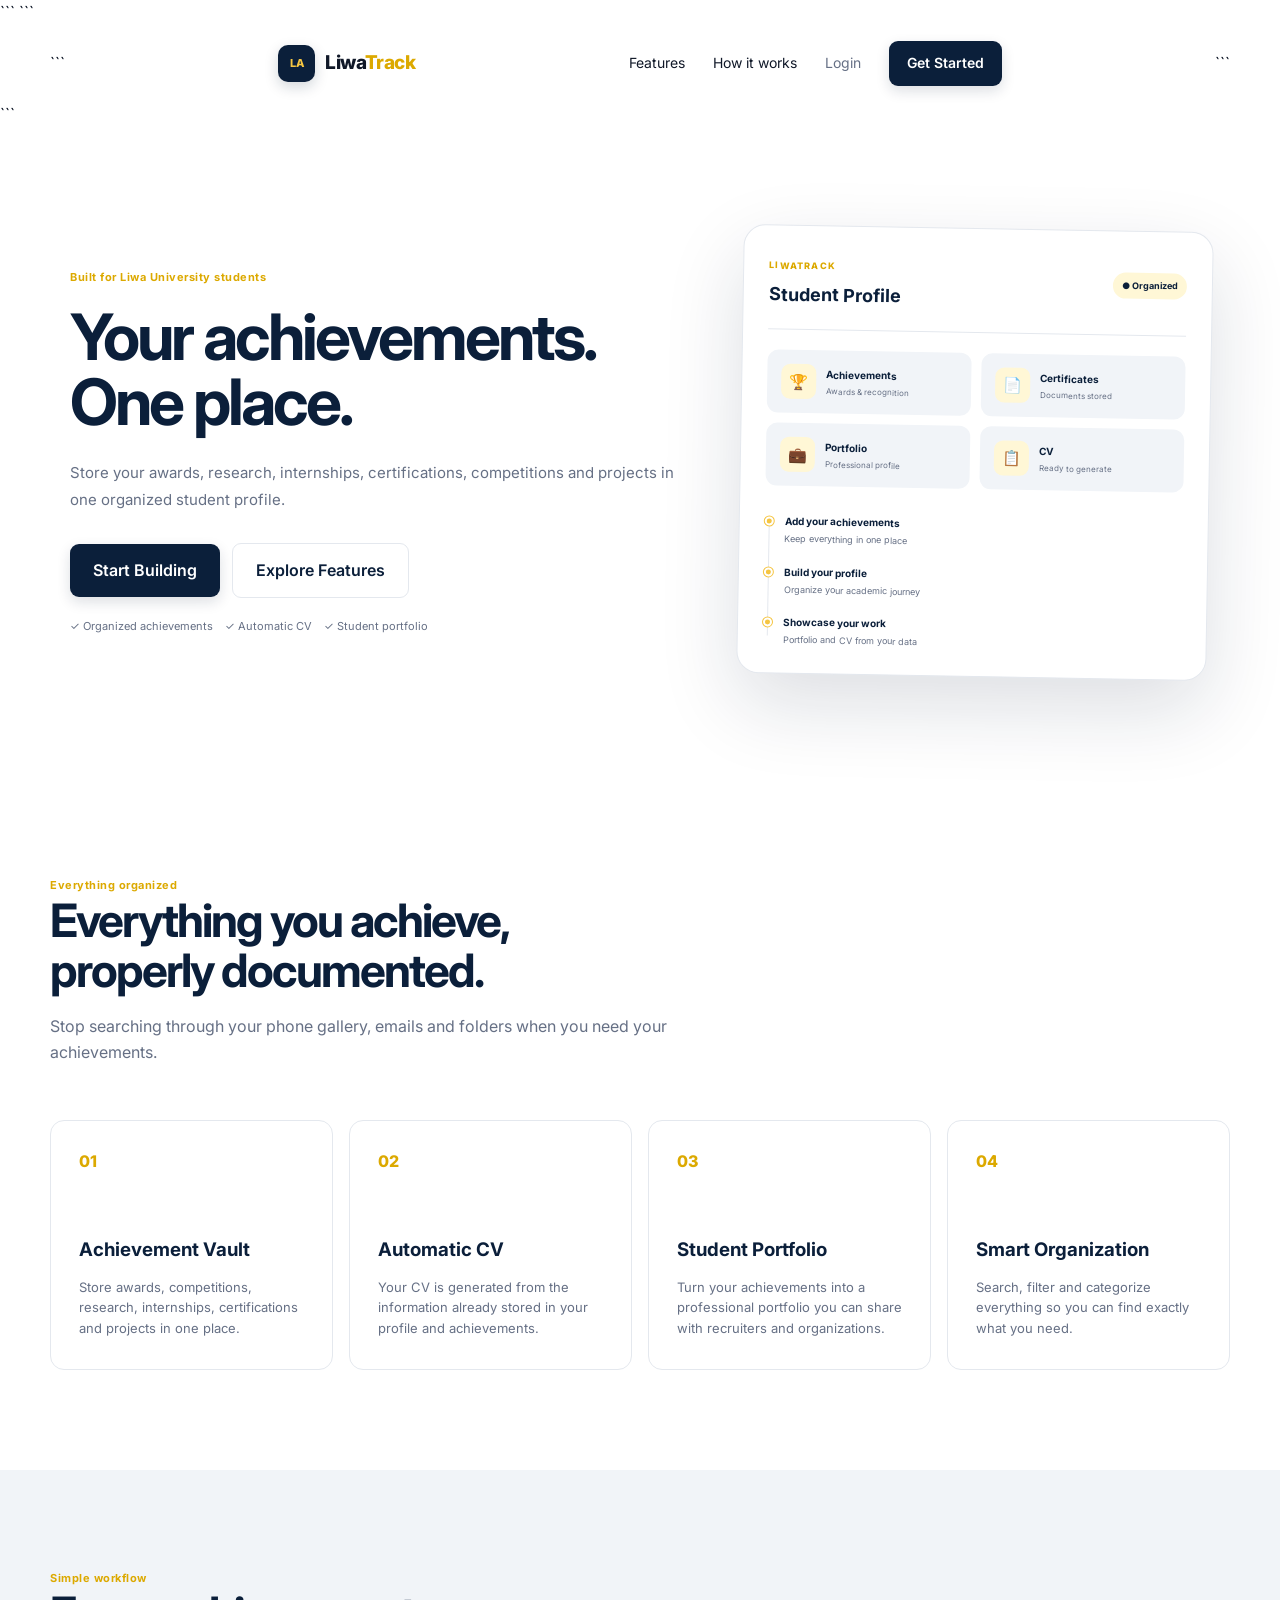
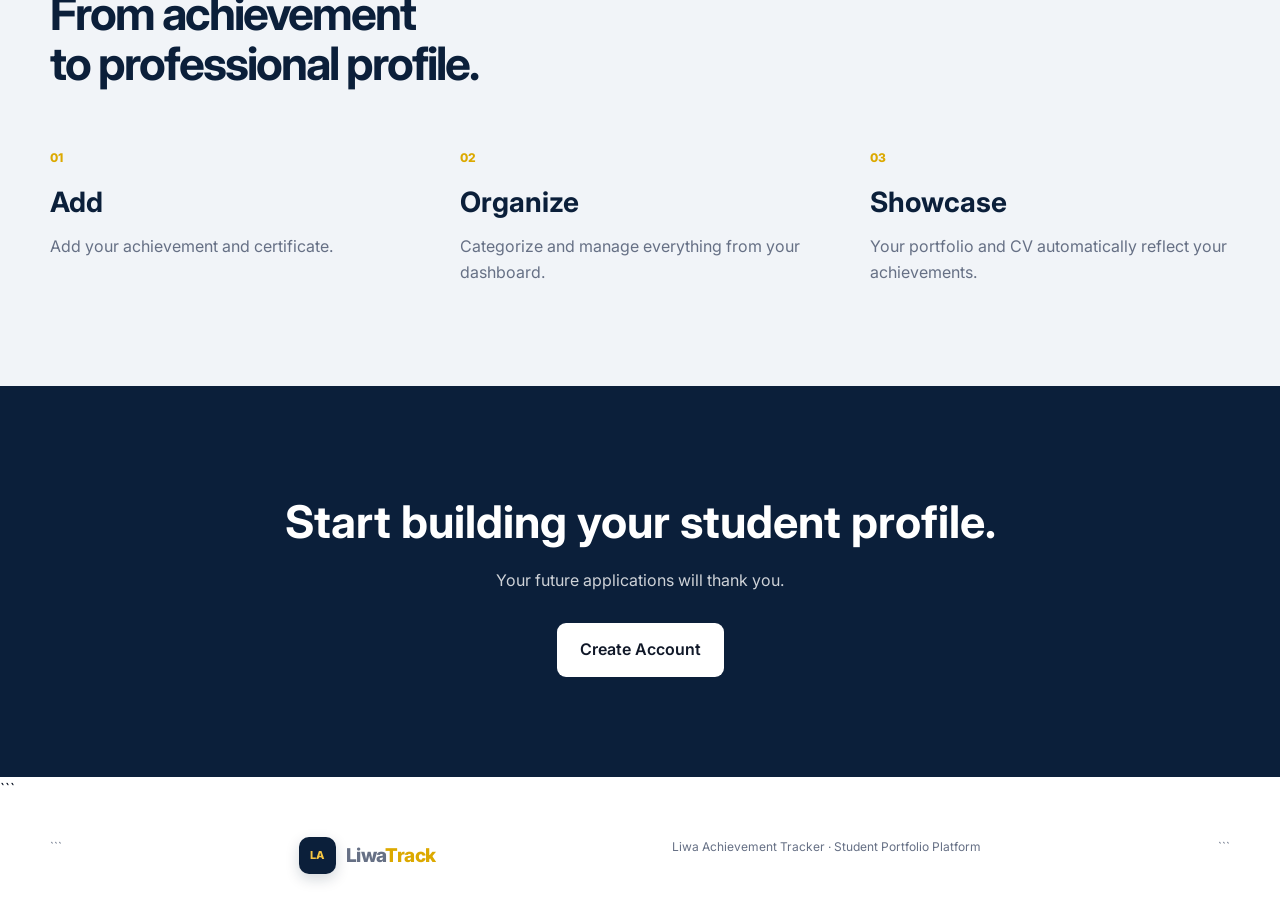
==== commit c100d8fe: "Update title and content for LiwaTrack page" ====
--- a/Frontend/index.html
+++ b/Frontend/index.html
@@ -1,34 +1,52 @@
 <!DOCTYPE html>
+
 <html lang="en">
 <head>
     <meta charset="UTF-8">
     <meta name="viewport" content="width=device-width, initial-scale=1.0">
-    <title>Liwa Achievement Tracker</title>
-    <link rel="stylesheet" href="css/style.css">
+
+```
+<title>LiwaTrack — Student Achievement Tracker</title>
+
+<link rel="stylesheet" href="css/style.css">
+```
+
 </head>
 
 <body class="landing-page">
 
 <header class="landing-nav">
-    <div class="logo">
-        <div class="logo-mark">LA</div>
-        <span>Liwa<span>Track</span></span>
-    </div>
-
-    <nav>
-        <a href="#features">Features</a>
-        <a href="#how">How it works</a>
-        <a href="login.html" class="nav-login">Login</a>
-        <a href="register.html" class="btn btn-primary">Get Started</a>
-    </nav>
+
+```
+<div class="logo">
+    <div class="logo-mark">LA</div>
+    <span>Liwa<span>Track</span></span>
+</div>
+
+<nav>
+    <a href="#features">Features</a>
+    <a href="#how">How it works</a>
+    <a href="login.html" class="nav-login">Login</a>
+    <a href="register.html" class="btn btn-primary">
+        Get Started
+    </a>
+</nav>
+```
+
 </header>
 
 <main>
 
+```
+<!-- =====================================================
+     HERO
+====================================================== -->
+
 <section class="hero">
+
     <div class="hero-content">
+
         <div class="eyebrow">
-            <span></span>
             Built for Liwa University students
         </div>
 
@@ -43,174 +61,457 @@
         </p>
 
         <div class="hero-buttons">
-            <a href="register.html" class="btn btn-primary btn-large">
+
+            <a
+                href="register.html"
+                class="btn btn-primary btn-large"
+            >
                 Start Building
             </a>
 
-            <a href="#features" class="btn btn-secondary btn-large">
+            <a
+                href="#features"
+                class="btn btn-secondary btn-large"
+            >
                 Explore Features
             </a>
+
         </div>
 
         <div class="hero-note">
-            ✓ Organized achievements &nbsp;&nbsp;
-            ✓ Automatic CV &nbsp;&nbsp;
+            ✓ Organized achievements
+            &nbsp;&nbsp;
+            ✓ Automatic CV
+            &nbsp;&nbsp;
             ✓ Student portfolio
         </div>
-    </div>
+
+    </div>
+
+
+    <!-- =================================================
+         GENERIC PRODUCT VISUAL
+    ================================================== -->
 
     <div class="hero-visual">
-        <div class="dashboard-preview">
-
-            <div class="preview-top">
+
+        <div class="product-visual">
+
+            <div class="product-visual-header">
+
                 <div>
-                    <small>Good morning,</small>
-                    <h3>Sumaya Fathima</h3>
-                </div>
-
-                <div class="preview-avatar">SF</div>
-            </div>
-
-            <div class="preview-stats">
-                <div>
-                    <small>Achievements</small>
-                    <strong>12</strong>
-                </div>
-
-                <div>
-                    <small>Projects</small>
-                    <strong>8</strong>
-                </div>
-
-                <div>
-                    <small>Profile</small>
-                    <strong>92%</strong>
-                </div>
-            </div>
-
-            <div class="preview-chart">
-                <div class="chart-bars">
-                    <i style="height:35%"></i>
-                    <i style="height:55%"></i>
-                    <i style="height:45%"></i>
-                    <i style="height:70%"></i>
-                    <i style="height:60%"></i>
-                    <i style="height:90%"></i>
-                    <i style="height:75%"></i>
-                </div>
-            </div>
-
-            <div class="preview-achievement">
-                <div class="achievement-icon">🏆</div>
-                <div>
-                    <strong>Women in AI Award</strong>
-                    <small>Decoding Data Science</small>
-                </div>
-                <span>2026</span>
-            </div>
-
-        </div>
-    </div>
+
+                    <span>LIWATRACK</span>
+
+                    <h3>
+                        Student Profile
+                    </h3>
+
+                </div>
+
+                <div class="visual-status">
+                    ● Organized
+                </div>
+
+            </div>
+
+
+            <div class="visual-feature-grid">
+
+                <div class="visual-feature">
+
+                    <div class="visual-icon">
+                        🏆
+                    </div>
+
+                    <div>
+
+                        <strong>
+                            Achievements
+                        </strong>
+
+                        <small>
+                            Awards & recognition
+                        </small>
+
+                    </div>
+
+                </div>
+
+
+                <div class="visual-feature">
+
+                    <div class="visual-icon">
+                        📄
+                    </div>
+
+                    <div>
+
+                        <strong>
+                            Certificates
+                        </strong>
+
+                        <small>
+                            Documents stored
+                        </small>
+
+                    </div>
+
+                </div>
+
+
+                <div class="visual-feature">
+
+                    <div class="visual-icon">
+                        💼
+                    </div>
+
+                    <div>
+
+                        <strong>
+                            Portfolio
+                        </strong>
+
+                        <small>
+                            Professional profile
+                        </small>
+
+                    </div>
+
+                </div>
+
+
+                <div class="visual-feature">
+
+                    <div class="visual-icon">
+                        📋
+                    </div>
+
+                    <div>
+
+                        <strong>
+                            CV
+                        </strong>
+
+                        <small>
+                            Ready to generate
+                        </small>
+
+                    </div>
+
+                </div>
+
+            </div>
+
+
+            <div class="visual-timeline">
+
+                <div class="timeline-line"></div>
+
+
+                <div class="timeline-item">
+
+                    <span></span>
+
+                    <div>
+
+                        <strong>
+                            Add your achievements
+                        </strong>
+
+                        <small>
+                            Keep everything in one place
+                        </small>
+
+                    </div>
+
+                </div>
+
+
+                <div class="timeline-item">
+
+                    <span></span>
+
+                    <div>
+
+                        <strong>
+                            Build your profile
+                        </strong>
+
+                        <small>
+                            Organize your academic journey
+                        </small>
+
+                    </div>
+
+                </div>
+
+
+                <div class="timeline-item">
+
+                    <span></span>
+
+                    <div>
+
+                        <strong>
+                            Showcase your work
+                        </strong>
+
+                        <small>
+                            Portfolio and CV from your data
+                        </small>
+
+                    </div>
+
+                </div>
+
+            </div>
+
+        </div>
+
+    </div>
+
 </section>
 
 
+<!-- =====================================================
+     FEATURES
+====================================================== -->
+
 <section id="features" class="section">
+
     <div class="section-heading">
-        <div class="eyebrow">Everything organized</div>
-        <h2>Everything you achieve,<br>properly documented.</h2>
+
+        <div class="eyebrow">
+            Everything organized
+        </div>
+
+        <h2>
+            Everything you achieve,
+            <br>
+            properly documented.
+        </h2>
+
         <p>
             Stop searching through your phone gallery, emails and folders
             when you need your achievements.
         </p>
-    </div>
+
+    </div>
+
 
     <div class="feature-grid">
 
         <div class="feature-card">
-            <div class="feature-number">01</div>
-            <h3>Achievement Vault</h3>
+
+            <div class="feature-number">
+                01
+            </div>
+
+            <h3>
+                Achievement Vault
+            </h3>
+
             <p>
                 Store awards, competitions, research, internships,
                 certifications and projects in one place.
             </p>
-        </div>
+
+        </div>
+
 
         <div class="feature-card">
-            <div class="feature-number">02</div>
-            <h3>Automatic CV</h3>
+
+            <div class="feature-number">
+                02
+            </div>
+
+            <h3>
+                Automatic CV
+            </h3>
+
             <p>
                 Your CV is generated from the information already stored
                 in your profile and achievements.
             </p>
-        </div>
+
+        </div>
+
 
         <div class="feature-card">
-            <div class="feature-number">03</div>
-            <h3>Student Portfolio</h3>
+
+            <div class="feature-number">
+                03
+            </div>
+
+            <h3>
+                Student Portfolio
+            </h3>
+
             <p>
                 Turn your achievements into a professional portfolio
                 you can share with recruiters and organizations.
             </p>
-        </div>
+
+        </div>
+
 
         <div class="feature-card">
-            <div class="feature-number">04</div>
-            <h3>Smart Organization</h3>
+
+            <div class="feature-number">
+                04
+            </div>
+
+            <h3>
+                Smart Organization
+            </h3>
+
             <p>
                 Search, filter and categorize everything so you can
                 find exactly what you need.
             </p>
-        </div>
-    </div>
+
+        </div>
+
+    </div>
+
 </section>
 
 
-<section id="how" class="section how-section">
+<!-- =====================================================
+     HOW IT WORKS
+====================================================== -->
+
+<section
+    id="how"
+    class="section how-section"
+>
+
     <div class="section-heading">
-        <div class="eyebrow">Simple workflow</div>
-        <h2>From achievement<br>to professional profile.</h2>
-    </div>
+
+        <div class="eyebrow">
+            Simple workflow
+        </div>
+
+        <h2>
+            From achievement
+            <br>
+            to professional profile.
+        </h2>
+
+    </div>
+
 
     <div class="steps">
 
         <div class="step">
-            <span>01</span>
-            <h3>Add</h3>
-            <p>Add your achievement and certificate.</p>
-        </div>
+
+            <span>
+                01
+            </span>
+
+            <h3>
+                Add
+            </h3>
+
+            <p>
+                Add your achievement and certificate.
+            </p>
+
+        </div>
+
 
         <div class="step">
-            <span>02</span>
-            <h3>Organize</h3>
-            <p>Categorize and manage everything from your dashboard.</p>
-        </div>
+
+            <span>
+                02
+            </span>
+
+            <h3>
+                Organize
+            </h3>
+
+            <p>
+                Categorize and manage everything
+                from your dashboard.
+            </p>
+
+        </div>
+
 
         <div class="step">
-            <span>03</span>
-            <h3>Showcase</h3>
-            <p>Your portfolio and CV automatically reflect your achievements.</p>
-        </div>
-
-    </div>
+
+            <span>
+                03
+            </span>
+
+            <h3>
+                Showcase
+            </h3>
+
+            <p>
+                Your portfolio and CV automatically
+                reflect your achievements.
+            </p>
+
+        </div>
+
+    </div>
+
 </section>
 
 
+<!-- =====================================================
+     CTA
+====================================================== -->
+
 <section class="cta-section">
-    <h2>Start building your student profile.</h2>
-    <p>Your future applications will thank you.</p>
-    <a href="register.html" class="btn btn-light btn-large">Create Account</a>
+
+    <h2>
+        Start building your student profile.
+    </h2>
+
+    <p>
+        Your future applications will thank you.
+    </p>
+
+    <a
+        href="register.html"
+        class="btn btn-light btn-large"
+    >
+        Create Account
+    </a>
+
 </section>
+```
 
 </main>
 
+<!-- =====================================================
+     FOOTER
+====================================================== -->
+
 <footer>
-    <div class="logo">
-        <div class="logo-mark">LA</div>
-        <span>Liwa<span>Track</span></span>
-    </div>
-
-    <p>Liwa Achievement Tracker · Student Portfolio Platform</p>
+
+```
+<div class="logo">
+
+    <div class="logo-mark">
+        LA
+    </div>
+
+    <span>
+        Liwa<span>Track</span>
+    </span>
+
+</div>
+
+<p>
+    Liwa Achievement Tracker · Student Portfolio Platform
+</p>
+```
+
 </footer>
 
 </body>
-</html>+</html>
--- a/Frontend/css/style.css
+++ b/Frontend/css/style.css
@@ -1,20 +1,32 @@
 @import url('https://fonts.googleapis.com/css2?family=Inter:wght@400;500;600;700;800&display=swap');
 
+/* =========================================================
+   LIWATRACK — PROFESSIONAL SAAS DESIGN SYSTEM
+   Navy + Yellow
+========================================================= */
+
 :root {
-    --bg: #f7f7f8;
+    --bg: #f6f8fb;
     --surface: #ffffff;
-    --surface-soft: #f2f2f4;
-    --border: #e7e7ea;
-
-    --text: #17171a;
-    --muted: #707078;
-
-    --primary: #6d28d9;
-    --primary-dark: #5521aa;
-    --primary-soft: #f0eaff;
-
+    --surface-soft: #f1f4f8;
+    --surface-dark: #0b1f3a;
+
+    --border: #e4e8ee;
+    --border-dark: #d5dbe4;
+
+    --text: #101828;
+    --muted: #667085;
+    --muted-light: #98a2b3;
+
+    --primary: #0b1f3a;
+    --primary-dark: #07152a;
+
+    --accent: #f5c542;
+    --accent-dark: #dca900;
+    --accent-soft: #fff7d6;
+
+    --success: #16803c;
     --danger: #dc2626;
-    --success: #16803c;
 
     --sidebar: 250px;
 
@@ -22,8 +34,16 @@
     --radius-small: 9px;
 
     --shadow:
-        0 10px 30px rgba(0,0,0,.05);
-}
+        0 8px 25px rgba(11, 31, 58, 0.06);
+
+    --shadow-lg:
+        0 20px 60px rgba(11, 31, 58, 0.10);
+}
+
+
+/* =========================================================
+   RESET
+========================================================= */
 
 * {
     box-sizing: border-box;
@@ -40,6 +60,7 @@
     background: var(--bg);
     color: var(--text);
     line-height: 1.6;
+    -webkit-font-smoothing: antialiased;
 }
 
 a {
@@ -59,9 +80,31 @@
 }
 
 
-/* =========================
+/* =========================================================
+   SCROLLBAR
+========================================================= */
+
+::-webkit-scrollbar {
+    width: 8px;
+}
+
+::-webkit-scrollbar-track {
+    background: #f1f3f6;
+}
+
+::-webkit-scrollbar-thumb {
+    background: #cbd2dc;
+    border-radius: 20px;
+}
+
+::-webkit-scrollbar-thumb:hover {
+    background: #aeb8c6;
+}
+
+
+/* =========================================================
    LOGO
-========================= */
+========================================================= */
 
 .logo {
     display: flex;
@@ -69,57 +112,68 @@
     gap: 10px;
     font-weight: 800;
     font-size: 19px;
+    letter-spacing: -0.4px;
 }
 
 .logo > span > span {
-    color: var(--primary);
+    color: var(--accent-dark);
 }
 
 .logo-mark {
-    width: 36px;
-    height: 36px;
+    width: 37px;
+    height: 37px;
     border-radius: 10px;
     background: var(--primary);
-    color: white;
+    color: var(--accent);
     display: grid;
     place-items: center;
-    font-size: 12px;
+    font-size: 11px;
     font-weight: 800;
-}
-
-
-/* =========================
+    box-shadow: 0 5px 14px rgba(11, 31, 58, .18);
+}
+
+
+/* =========================================================
    BUTTONS
-========================= */
+========================================================= */
 
 .btn {
     display: inline-flex;
     align-items: center;
     justify-content: center;
+    gap: 7px;
     border: 0;
     border-radius: var(--radius-small);
     padding: 11px 18px;
     font-weight: 600;
-    transition: .2s ease;
+    transition:
+        transform .2s ease,
+        box-shadow .2s ease,
+        background .2s ease,
+        border-color .2s ease;
 }
 
 .btn-primary {
     background: var(--primary);
     color: white;
+    box-shadow: 0 5px 14px rgba(11, 31, 58, .14);
 }
 
 .btn-primary:hover {
     background: var(--primary-dark);
     transform: translateY(-1px);
+    box-shadow: 0 8px 20px rgba(11, 31, 58, .18);
 }
 
 .btn-secondary {
     background: white;
+    color: var(--primary);
     border: 1px solid var(--border);
 }
 
 .btn-secondary:hover {
-    border-color: #cfcfd5;
+    border-color: var(--primary);
+    background: #fafbfc;
 }
 
 .btn-light {
@@ -127,6 +181,18 @@
     color: var(--text);
 }
 
+.btn-accent {
+    background: var(--accent);
+    color: var(--primary);
+    font-weight: 700;
+    box-shadow: 0 5px 15px rgba(245, 197, 66, .25);
+}
+
+.btn-accent:hover {
+    background: var(--accent-dark);
+    transform: translateY(-1px);
+}
+
 .btn-danger {
     background: #fee2e2;
     color: var(--danger);
@@ -141,9 +207,9 @@
 }
 
 
-/* =========================
+/* =========================================================
    LANDING PAGE
-========================= */
+========================================================= */
 
 .landing-page {
     background: white;
@@ -169,31 +235,57 @@
     color: var(--muted);
 }
 
+.nav-login:hover {
+    color: var(--primary);
+}
+
+
+/* =========================================================
+   HOMEPAGE HERO
+========================================================= */
+
 .hero {
     max-width: 1180px;
+    min-height: 650px;
     margin: auto;
-    min-height: 650px;
     display: grid;
-    grid-template-columns: 1fr 1fr;
-    align-items: center;
-    gap: 70px;
-    padding: 70px 0;
+    grid-template-columns: minmax(0, 1fr) minmax(400px, 470px);
+    align-items: center;
+    justify-content: space-between;
+    gap: 60px;
+    padding: 80px 20px;
+}
+
+.hero-content {
+    max-width: 650px;
+    margin: 0;
+    text-align: left;
 }
 
 .eyebrow {
-    color: var(--primary);
-    text-transform: uppercase;
+    display: flex;
+    align-items: center;
+    gap: 8px;
+    color: var(--accent-dark);
     font-size: 11px;
-    font-weight: 800;
-    letter-spacing: .12em;
-    margin-bottom: 18px;
+    font-weight: 700;
+    letter-spacing: .5px;
+}
+
+.eyebrow > span {
+    width: 7px;
+    height: 7px;
+    border-radius: 50%;
+    background: var(--accent);
+    flex-shrink: 0;
 }
 
 .hero h1 {
-    font-size: clamp(45px, 6vw, 74px);
+    margin-top: 18px;
+    font-size: 64px;
     line-height: 1.02;
-    letter-spacing: -4px;
-    margin-bottom: 28px;
+    letter-spacing: -3px;
+    color: var(--primary);
 }
 
 .hero h1 strong {
@@ -201,151 +293,174 @@
 }
 
 .hero p {
-    color: var(--muted);
-    font-size: 17px;
-    max-width: 570px;
-    margin-bottom: 30px;
+    max-width: 650px;
+    margin-top: 24px;
+    color: var(--muted);
+    font-size: 15px;
+    line-height: 1.8;
 }
 
 .hero-buttons {
     display: flex;
+    align-items: center;
     gap: 12px;
+    margin-top: 30px;
 }
 
 .hero-note {
-    margin-top: 22px;
-    color: var(--muted);
-    font-size: 12px;
+    margin-top: 20px;
+    color: var(--muted);
+    font-size: 11px;
 }
 
 .hero-visual {
     display: flex;
-    justify-content: center;
-}
-
-.dashboard-preview {
+    justify-content: flex-end;
+    align-items: center;
+}
+
+
+/* =========================================================
+   HOMEPAGE — GENERIC PRODUCT VISUAL
+========================================================= */
+
+.product-visual {
     width: 470px;
+    max-width: 100%;
     background: white;
     border: 1px solid var(--border);
     border-radius: 22px;
     padding: 25px;
-    box-shadow: 0 30px 80px rgba(0,0,0,.1);
+    box-shadow: 0 30px 80px rgba(11, 31, 58, .14);
     transform: rotate(1deg);
 }
 
-.preview-top {
-    display: flex;
+.product-visual-header {
+    display: flex;
+    align-items: center;
     justify-content: space-between;
-}
-
-.preview-top small {
-    color: var(--muted);
-}
-
-.preview-top h3 {
-    margin-top: 3px;
-}
-
-.preview-avatar {
-    width: 42px;
-    height: 42px;
-    border-radius: 50%;
-    background: var(--primary-soft);
-    color: var(--primary);
+    gap: 15px;
+    padding-bottom: 20px;
+    border-bottom: 1px solid var(--border);
+}
+
+.product-visual-header span {
+    color: var(--accent-dark);
+    font-size: 9px;
+    font-weight: 800;
+    letter-spacing: 1.2px;
+}
+
+.product-visual-header h3 {
+    margin-top: 4px;
+    color: var(--primary);
+    font-size: 18px;
+}
+
+.visual-status {
+    padding: 6px 9px;
+    border-radius: 20px;
+    background: var(--accent-soft);
+    color: var(--primary);
+    font-size: 9px;
+    font-weight: 700;
+}
+
+.visual-feature-grid {
+    display: grid;
+    grid-template-columns: 1fr 1fr;
+    gap: 10px;
+    margin-top: 20px;
+}
+
+.visual-feature {
+    display: flex;
+    align-items: center;
+    gap: 10px;
+    padding: 14px;
+    background: var(--surface-soft);
+    border-radius: 11px;
+}
+
+.visual-icon {
+    width: 35px;
+    height: 35px;
+    flex-shrink: 0;
     display: grid;
     place-items: center;
-    font-weight: 700;
-}
-
-.preview-stats {
-    display: grid;
-    grid-template-columns: repeat(3,1fr);
-    gap: 10px;
-    margin: 25px 0;
-}
-
-.preview-stats div {
-    padding: 15px;
-    border-radius: 12px;
-    background: var(--surface-soft);
-}
-
-.preview-stats small {
+    background: var(--accent-soft);
+    border-radius: 9px;
+    font-size: 15px;
+}
+
+.visual-feature strong {
     display: block;
-    color: var(--muted);
+    color: var(--primary);
     font-size: 10px;
 }
 
-.preview-stats strong {
-    font-size: 22px;
-}
-
-.preview-chart {
-    height: 160px;
-    border: 1px solid var(--border);
-    border-radius: 12px;
-    display: flex;
-    align-items: end;
-    padding: 20px;
-}
-
-.chart-bars {
-    width: 100%;
-    height: 100%;
-    display: flex;
-    align-items: end;
-    justify-content: space-around;
-}
-
-.chart-bars i {
-    width: 30px;
-    background: var(--primary);
-    opacity: .8;
-    border-radius: 6px 6px 0 0;
-}
-
-.preview-achievement {
-    display: flex;
-    align-items: center;
+.visual-feature small {
+    display: block;
+    margin-top: 3px;
+    color: var(--muted);
+    font-size: 8px;
+}
+
+.visual-timeline {
+    position: relative;
+    margin-top: 22px;
+    padding: 5px 0 0 20px;
+}
+
+.timeline-line {
+    position: absolute;
+    left: 4px;
+    top: 10px;
+    bottom: 12px;
+    width: 1px;
+    background: var(--border);
+}
+
+.timeline-item {
+    position: relative;
+    display: flex;
     gap: 12px;
-    margin-top: 14px;
-    padding: 14px;
-    border: 1px solid var(--border);
-    border-radius: 12px;
-}
-
-.achievement-icon {
-    width: 40px;
-    height: 40px;
-    background: #fff4d7;
-    display: grid;
-    place-items: center;
-    border-radius: 10px;
-}
-
-.preview-achievement div:nth-child(2) {
-    flex: 1;
-}
-
-.preview-achievement strong,
-.preview-achievement small {
+    margin-bottom: 17px;
+}
+
+.timeline-item:last-child {
+    margin-bottom: 0;
+}
+
+.timeline-item > span {
+    position: absolute;
+    left: -20px;
+    top: 4px;
+    width: 9px;
+    height: 9px;
+    border-radius: 50%;
+    background: var(--accent);
+    border: 2px solid white;
+    box-shadow: 0 0 0 1px var(--accent);
+}
+
+.timeline-item strong {
     display: block;
-}
-
-.preview-achievement small {
-    color: var(--muted);
-    font-size: 11px;
-}
-
-.preview-achievement > span {
-    font-size: 11px;
-    color: var(--muted);
-}
-
-
-/* =========================
+    color: var(--primary);
+    font-size: 10px;
+}
+
+.timeline-item small {
+    display: block;
+    margin-top: 3px;
+    color: var(--muted);
+    font-size: 9px;
+}
+
+
+/* =========================================================
    SECTIONS
-========================= */
+========================================================= */
 
 .section {
     max-width: 1180px;
@@ -363,6 +478,7 @@
     line-height: 1.1;
     letter-spacing: -2px;
     margin-bottom: 18px;
+    color: var(--primary);
 }
 
 .section-heading p {
@@ -376,32 +492,40 @@
 }
 
 .feature-card {
+    background: white;
     border: 1px solid var(--border);
     padding: 28px;
     min-height: 250px;
     border-radius: var(--radius);
-    transition: .2s;
+    transition: .2s ease;
 }
 
 .feature-card:hover {
     transform: translateY(-4px);
-    box-shadow: var(--shadow);
+    box-shadow: var(--shadow-lg);
+    border-color: #d8dee7;
 }
 
 .feature-number {
-    color: var(--primary);
+    color: var(--accent-dark);
     font-weight: 800;
     margin-bottom: 60px;
 }
 
 .feature-card h3 {
     margin-bottom: 12px;
+    color: var(--primary);
 }
 
 .feature-card p {
     color: var(--muted);
     font-size: 13px;
 }
+
+
+/* =========================================================
+   HOW IT WORKS
+========================================================= */
 
 .how-section {
     background: var(--surface-soft);
@@ -413,12 +537,12 @@
 .steps {
     max-width: 1180px;
     display: grid;
-    grid-template-columns: repeat(3,1fr);
+    grid-template-columns: repeat(3, 1fr);
     gap: 50px;
 }
 
 .step span {
-    color: var(--primary);
+    color: var(--accent-dark);
     font-size: 12px;
     font-weight: 800;
 }
@@ -426,11 +550,17 @@
 .step h3 {
     font-size: 28px;
     margin: 10px 0;
+    color: var(--primary);
 }
 
 .step p {
     color: var(--muted);
 }
+
+
+/* =========================================================
+   CTA
+========================================================= */
 
 .cta-section {
     background: var(--primary);
@@ -449,6 +579,11 @@
     margin-bottom: 30px;
 }
 
+
+/* =========================================================
+   FOOTER
+========================================================= */
+
 footer {
     max-width: 1180px;
     margin: auto;
@@ -460,13 +595,15 @@
 }
 
 
-/* =========================
+/* =========================================================
    AUTH
-========================= */
+========================================================= */
 
 .auth-page {
     min-height: 100vh;
-    background: var(--surface-soft);
+    background:
+        radial-gradient(circle at top right, #fff8dc 0, transparent 30%),
+        var(--bg);
 }
 
 .auth-container {
@@ -484,7 +621,7 @@
     border: 1px solid var(--border);
     border-radius: 18px;
     padding: 35px;
-    box-shadow: var(--shadow);
+    box-shadow: var(--shadow-lg);
 }
 
 .auth-header {
@@ -494,6 +631,7 @@
 .auth-header h1 {
     font-size: 30px;
     letter-spacing: -1px;
+    color: var(--primary);
 }
 
 .auth-header p {
@@ -518,6 +656,8 @@
     border-radius: 9px;
     outline: none;
     background: white;
+    color: var(--text);
+    transition: .2s;
 }
 
 .auth-card input:focus,
@@ -525,6 +665,7 @@
 .content-card textarea:focus,
 .content-card select:focus {
     border-color: var(--primary);
+    box-shadow: 0 0 0 3px rgba(11, 31, 58, .06);
 }
 
 .form-row-between {
@@ -585,9 +726,9 @@
 }
 
 
-/* =========================
+/* =========================================================
    APPLICATION LAYOUT
-========================= */
+========================================================= */
 
 .sidebar {
     position: fixed;
@@ -595,23 +736,34 @@
     top: 0;
     bottom: 0;
     width: var(--sidebar);
-    background: white;
-    border-right: 1px solid var(--border);
+    background: var(--primary);
+    color: white;
+    border-right: 1px solid var(--primary-dark);
     padding: 25px 18px;
     z-index: 20;
 }
 
 .sidebar .logo {
+    color: white;
     padding: 0 10px;
     margin-bottom: 45px;
 }
 
+.sidebar .logo > span > span {
+    color: var(--accent);
+}
+
+.sidebar .logo-mark {
+    background: var(--accent);
+    color: var(--primary);
+}
+
 .nav-section {
     margin-bottom: 28px;
 }
 
 .nav-label {
-    color: #a0a0a8;
+    color: #8fa0b7;
     font-size: 10px;
     text-transform: uppercase;
     font-weight: 800;
@@ -627,15 +779,21 @@
     padding: 11px 12px;
     margin: 3px 0;
     border-radius: 9px;
-    color: var(--muted);
+    color: #c4cedc;
     font-size: 13px;
     font-weight: 500;
-}
-
-.sidebar-link:hover,
+    transition: .2s;
+}
+
+.sidebar-link:hover {
+    background: rgba(255,255,255,.08);
+    color: white;
+}
+
 .sidebar-link.active {
-    background: var(--primary-soft);
-    color: var(--primary);
+    background: var(--accent);
+    color: var(--primary);
+    font-weight: 700;
 }
 
 .sidebar-bottom {
@@ -659,6 +817,9 @@
     justify-content: flex-end;
     padding: 0 35px;
     gap: 15px;
+    position: sticky;
+    top: 0;
+    z-index: 10;
 }
 
 .topbar-user {
@@ -671,12 +832,13 @@
     width: 36px;
     height: 36px;
     border-radius: 50%;
-    background: var(--primary-soft);
+    background: var(--accent-soft);
     color: var(--primary);
     display: grid;
     place-items: center;
     font-weight: 700;
     font-size: 12px;
+    border: 1px solid #f3df8e;
 }
 
 .main-content {
@@ -694,6 +856,7 @@
 .page-header h1 {
     font-size: 30px;
     letter-spacing: -1px;
+    color: var(--primary);
 }
 
 .page-header p {
@@ -702,137 +865,339 @@
 }
 
 
-/* =========================
+/* =========================================================
    DASHBOARD
-========================= */
-
-.stats-grid {
+========================================================= */
+
+.dashboard-header {
+    display: flex;
+    justify-content: space-between;
+    align-items: flex-end;
+    gap: 30px;
+    margin-bottom: 32px;
+}
+
+.dashboard-header h1 {
+    margin: 0;
+    font-size: 32px;
+    font-weight: 700;
+    letter-spacing: -.8px;
+    color: var(--primary);
+}
+
+.dashboard-subtitle {
+    margin: 8px 0 0;
+    color: var(--muted);
+    font-size: 13px;
+    max-width: 600px;
+}
+
+.dashboard-stats {
     display: grid;
-    grid-template-columns: repeat(4,1fr);
-    gap: 15px;
-    margin-bottom: 22px;
-}
-
-.stat-card {
-    background: white;
+    grid-template-columns: repeat(4, 1fr);
+    gap: 14px;
+    margin-bottom: 18px;
+}
+
+.dashboard-stat {
+    background: var(--surface);
+    border: 1px solid var(--border);
+    border-radius: var(--radius);
+    padding: 20px;
+    transition: transform .2s ease, box-shadow .2s ease;
+}
+
+.dashboard-stat:hover {
+    transform: translateY(-2px);
+    box-shadow: var(--shadow);
+}
+
+.stat-label {
+    color: var(--muted);
+    font-size: 12px;
+    font-weight: 500;
+}
+
+.stat-value {
+    margin-top: 10px;
+    font-size: 30px;
+    line-height: 1;
+    font-weight: 700;
+    letter-spacing: -1px;
+    color: var(--primary);
+}
+
+.stat-description {
+    margin-top: 8px;
+    font-size: 11px;
+    color: var(--muted);
+}
+
+.dashboard-columns {
+    display: grid;
+    grid-template-columns: minmax(0, 1.7fr) minmax(300px, 1fr);
+    gap: 18px;
+    margin-bottom: 18px;
+}
+
+.dashboard-side {
+    display: flex;
+    flex-direction: column;
+    gap: 18px;
+}
+
+.dashboard-panel {
+    background: var(--surface);
     border: 1px solid var(--border);
     border-radius: var(--radius);
     padding: 22px;
 }
 
-.stat-card small {
+.panel-header {
+    display: flex;
+    justify-content: space-between;
+    align-items: flex-start;
+    gap: 20px;
+    margin-bottom: 20px;
+}
+
+.panel-header h2 {
+    margin: 0;
+    font-size: 15px;
+    font-weight: 650;
+    letter-spacing: -.2px;
+    color: var(--primary);
+}
+
+.panel-header p {
+    margin: 5px 0 0;
     color: var(--muted);
     font-size: 11px;
 }
 
-.stat-card strong {
+.panel-link {
+    color: var(--primary);
+    font-size: 11px;
+    font-weight: 600;
+}
+
+.panel-link:hover {
+    color: var(--accent-dark);
+}
+
+
+/* =========================================================
+   ACHIEVEMENT LIST
+========================================================= */
+
+.achievement-list {
+    display: flex;
+    flex-direction: column;
+}
+
+.dashboard-achievement {
+    display: flex;
+    align-items: center;
+    gap: 14px;
+    padding: 15px 0;
+    border-top: 1px solid var(--border);
+}
+
+.dashboard-achievement:first-child {
+    border-top: none;
+    padding-top: 0;
+}
+
+.achievement-mark {
+    width: 38px;
+    height: 38px;
+    flex-shrink: 0;
+    border-radius: 10px;
+    background: var(--accent-soft);
+    color: var(--primary);
+    display: flex;
+    align-items: center;
+    justify-content: center;
+    font-size: 17px;
+}
+
+.achievement-content {
+    min-width: 0;
+    flex: 1;
+}
+
+.achievement-content strong {
     display: block;
-    font-size: 31px;
-    margin-top: 5px;
-}
-
-.dashboard-grid {
-    display: grid;
-    grid-template-columns: 2fr 1fr;
-    gap: 20px;
-}
-
-.content-card {
-    background: white;
-    border: 1px solid var(--border);
-    border-radius: var(--radius);
-    padding: 25px;
-}
-
-.content-card h2 {
-    font-size: 18px;
-    margin-bottom: 20px;
-}
-
-.content-card h3 {
-    font-size: 14px;
-    margin: 25px 0 10px;
-}
-
-.chart {
-    height: 280px;
-    display: flex;
-    align-items: end;
-    gap: 15px;
-    padding-top: 30px;
-}
-
-.chart-column {
-    flex: 1;
-    height: 100%;
-    display: flex;
-    flex-direction: column;
-    justify-content: end;
-    align-items: center;
-    gap: 7px;
-}
-
-.chart-column i {
-    width: 65%;
-    background: var(--primary);
-    border-radius: 7px 7px 0 0;
-    min-height: 5px;
-}
-
-.chart-column small {
+    font-size: 12px;
+    font-weight: 600;
+    white-space: nowrap;
+    overflow: hidden;
+    text-overflow: ellipsis;
+}
+
+.achievement-content span {
+    display: block;
+    margin-top: 4px;
+    font-size: 11px;
+    color: var(--muted);
+}
+
+.achievement-date {
+    flex-shrink: 0;
     color: var(--muted);
     font-size: 10px;
 }
 
-.recent-list {
-    display: flex;
-    flex-direction: column;
-    gap: 10px;
-}
-
-.recent-item {
-    display: flex;
-    align-items: center;
-    gap: 12px;
-    padding: 13px;
+
+/* =========================================================
+   PROGRESS
+========================================================= */
+
+.profile-progress {
+    padding-top: 3px;
+}
+
+.progress-top {
+    display: flex;
+    justify-content: space-between;
+    align-items: center;
+    font-size: 11px;
+}
+
+.progress-top span {
+    color: var(--primary);
+    font-weight: 700;
+}
+
+.progress-bar {
+    height: 7px;
     background: var(--surface-soft);
     border-radius: 10px;
-}
-
-.recent-item-content {
-    flex: 1;
-}
-
-.recent-item strong,
-.recent-item small {
-    display: block;
-}
-
-.recent-item small {
-    color: var(--muted);
-    font-size: 10px;
-}
-
-.profile-progress {
-    margin-top: 20px;
-}
-
-.progress-track {
-    height: 8px;
-    background: var(--surface-soft);
-    border-radius: 20px;
     overflow: hidden;
+    margin-top: 10px;
 }
 
 .progress-fill {
     height: 100%;
-    background: var(--primary);
-}
-
-
-/* =========================
-   ACHIEVEMENTS
-========================= */
+    background: var(--accent);
+    border-radius: inherit;
+}
+
+.profile-progress p {
+    color: var(--muted);
+    font-size: 10px;
+    line-height: 1.6;
+    margin: 12px 0;
+}
+
+
+/* =========================================================
+   QUICK ACTIONS
+========================================================= */
+
+.dashboard-actions {
+    display: flex;
+    flex-direction: column;
+}
+
+.dashboard-action {
+    display: flex;
+    align-items: center;
+    gap: 12px;
+    padding: 12px 0;
+    border-top: 1px solid var(--border);
+    color: var(--text);
+}
+
+.dashboard-action:first-child {
+    border-top: none;
+    padding-top: 0;
+}
+
+.dashboard-action:last-child {
+    padding-bottom: 0;
+}
+
+.dashboard-action:hover strong {
+    color: var(--primary);
+}
+
+.action-icon {
+    width: 34px;
+    height: 34px;
+    flex-shrink: 0;
+    border: 1px solid var(--border);
+    border-radius: 9px;
+    display: flex;
+    align-items: center;
+    justify-content: center;
+    font-size: 12px;
+    font-weight: 600;
+    color: var(--primary);
+}
+
+.dashboard-action strong {
+    display: block;
+    font-size: 11px;
+    font-weight: 600;
+}
+
+.dashboard-action small {
+    display: block;
+    margin-top: 3px;
+    color: var(--muted);
+    font-size: 10px;
+}
+
+
+/* =========================================================
+   CATEGORY OVERVIEW
+========================================================= */
+
+.category-panel {
+    margin-bottom: 30px;
+}
+
+.category-overview {
+    display: grid;
+    grid-template-columns: repeat(4, 1fr);
+    gap: 10px;
+}
+
+.category-row {
+    display: flex;
+    align-items: center;
+    justify-content: space-between;
+    padding: 13px 14px;
+    background: var(--surface-soft);
+    border-radius: 9px;
+}
+
+.category-name {
+    display: flex;
+    align-items: center;
+    gap: 8px;
+    font-size: 11px;
+    font-weight: 500;
+}
+
+.category-dot {
+    width: 6px;
+    height: 6px;
+    border-radius: 50%;
+    background: var(--accent-dark);
+}
+
+.category-count {
+    font-size: 12px;
+    font-weight: 700;
+    color: var(--primary);
+}
+
+
+/* =========================================================
+   ACHIEVEMENTS PAGE
+========================================================= */
 
 .toolbar {
     display: flex;
@@ -846,6 +1211,7 @@
     border-radius: 9px;
     padding: 12px;
     outline: none;
+    background: white;
 }
 
 .toolbar select {
@@ -857,7 +1223,7 @@
 
 .achievement-grid {
     display: grid;
-    grid-template-columns: repeat(3,1fr);
+    grid-template-columns: repeat(3, 1fr);
     gap: 15px;
 }
 
@@ -872,6 +1238,7 @@
 .achievement-card:hover {
     transform: translateY(-3px);
     box-shadow: var(--shadow);
+    border-color: #d7dde6;
 }
 
 .card-top {
@@ -884,7 +1251,8 @@
     width: 42px;
     height: 42px;
     border-radius: 10px;
-    background: var(--primary-soft);
+    background: var(--accent-soft);
+    color: var(--primary);
     display: grid;
     place-items: center;
 }
@@ -893,7 +1261,7 @@
     display: inline-flex;
     padding: 5px 9px;
     border-radius: 20px;
-    background: var(--primary-soft);
+    background: var(--accent-soft);
     color: var(--primary);
     font-size: 10px;
     font-weight: 700;
@@ -902,6 +1270,7 @@
 .achievement-card h3 {
     font-size: 16px;
     margin-bottom: 5px;
+    color: var(--primary);
 }
 
 .achievement-card .organization {
@@ -932,9 +1301,9 @@
 }
 
 
-/* =========================
+/* =========================================================
    FORMS
-========================= */
+========================================================= */
 
 .form-grid {
     display: grid;
@@ -964,6 +1333,12 @@
     text-align: center;
     border-radius: 12px;
     color: var(--muted);
+    background: #fbfcfd;
+}
+
+.file-upload:hover {
+    border-color: var(--accent-dark);
+    background: var(--accent-soft);
 }
 
 .file-upload input {
@@ -977,94 +1352,630 @@
 }
 
 
-/* =========================
+/* =========================================================
    PROFILE
-========================= */
-
-.profile-header {
-    display: flex;
-    align-items: center;
-    gap: 22px;
-    margin-bottom: 25px;
-}
-
-.profile-avatar {
-    width: 90px;
-    height: 90px;
-    border-radius: 50%;
-    background: var(--primary-soft);
-    color: var(--primary);
+========================================================= */
+
+.profile-page-header {
+    display: flex;
+    justify-content: space-between;
+    align-items: flex-end;
+    gap: 30px;
+    margin-bottom: 28px;
+}
+
+.profile-page-header h1 {
+    margin: 0;
+    font-size: 30px;
+    font-weight: 700;
+    letter-spacing: -.7px;
+    color: var(--primary);
+}
+
+.profile-page-header > div:first-child > p:last-child {
+    margin: 7px 0 0;
+    color: var(--muted);
+    font-size: 12px;
+}
+
+.profile-strength-card {
+    width: 230px;
+    padding: 14px 16px;
+    background: var(--surface);
+    border: 1px solid var(--border);
+    border-radius: var(--radius-small);
+}
+
+.profile-strength-top {
+    display: flex;
+    justify-content: space-between;
+    align-items: center;
+    font-size: 11px;
+}
+
+.profile-strength-top span {
+    color: var(--muted);
+}
+
+.profile-strength-top strong {
+    color: var(--primary);
+    font-size: 12px;
+}
+
+.profile-strength-bar {
+    height: 6px;
+    margin-top: 9px;
+    background: var(--surface-soft);
+    border-radius: 10px;
+    overflow: hidden;
+}
+
+.profile-strength-fill {
+    height: 100%;
+    background: var(--accent);
+    border-radius: inherit;
+}
+
+.profile-card {
+    background: var(--surface);
+    border: 1px solid var(--border);
+    border-radius: var(--radius);
+    padding: 24px;
+    margin-bottom: 16px;
+}
+
+.profile-card-header {
+    display: flex;
+    align-items: center;
+    gap: 16px;
+}
+
+.profile-avatar-large {
+    width: 64px;
+    height: 64px;
+    flex-shrink: 0;
+    border-radius: 16px;
+    background: var(--primary);
+    color: var(--accent);
+    display: flex;
+    align-items: center;
+    justify-content: center;
+    font-size: 21px;
+    font-weight: 700;
+}
+
+.profile-card-header h2 {
+    margin: 0;
+    font-size: 18px;
+    letter-spacing: -.3px;
+    color: var(--primary);
+}
+
+.profile-card-header p {
+    margin: 5px 0 8px;
+    color: var(--muted);
+    font-size: 11px;
+}
+
+.profile-status {
+    display: inline-block;
+    padding: 5px 8px;
+    background: var(--accent-soft);
+    border-radius: 6px;
+    color: var(--primary);
+    font-size: 9px;
+    font-weight: 600;
+}
+
+.profile-section-header {
+    margin-bottom: 20px;
+}
+
+.profile-section-header h2 {
+    margin: 0;
+    font-size: 14px;
+    font-weight: 650;
+    color: var(--primary);
+}
+
+.profile-section-header p {
+    margin: 5px 0 0;
+    color: var(--muted);
+    font-size: 10px;
+}
+
+.profile-form-grid {
     display: grid;
-    place-items: center;
+    grid-template-columns: repeat(2, 1fr);
+    gap: 18px;
+}
+
+.profile-card .form-group {
+    margin-bottom: 17px;
+}
+
+.profile-card label {
+    display: block;
+    margin-bottom: 7px;
+    font-size: 11px;
+    font-weight: 600;
+}
+
+.profile-card input,
+.profile-card textarea {
+    width: 100%;
+    box-sizing: border-box;
+}
+
+.profile-card textarea {
+    resize: vertical;
+    min-height: 120px;
+}
+
+.form-help {
+    display: block;
+    margin-top: 6px;
+    color: var(--muted);
+    font-size: 9px;
+}
+
+.skill-preview {
+    display: flex;
+    flex-wrap: wrap;
+    gap: 7px;
+    margin-top: 14px;
+}
+
+.profile-skill {
+    padding: 7px 10px;
+    background: var(--accent-soft);
+    color: var(--primary);
+    border-radius: 7px;
+    font-size: 10px;
+    font-weight: 600;
+}
+
+.profile-save-bar {
+    display: flex;
+    justify-content: space-between;
+    align-items: center;
+    gap: 20px;
+    padding: 18px 20px;
+    margin-bottom: 30px;
+    background: var(--surface);
+    border: 1px solid var(--border);
+    border-radius: var(--radius);
+}
+
+.profile-save-bar strong {
+    display: block;
+    font-size: 11px;
+}
+
+.profile-save-bar p {
+    margin: 4px 0 0;
+    color: var(--muted);
+    font-size: 10px;
+}
+
+
+/* =========================================================
+   PORTFOLIO
+========================================================= */
+
+.portfolio-page {
+    max-width: 1180px;
+}
+
+.portfolio-hero {
+    display: flex;
+    justify-content: space-between;
+    align-items: center;
+    gap: 30px;
+    padding: 30px;
+    margin-bottom: 18px;
+    background: var(--surface);
+    border: 1px solid var(--border);
+    border-radius: var(--radius);
+    box-shadow: 0 5px 20px rgba(11,31,58,.03);
+}
+
+.portfolio-identity {
+    display: flex;
+    align-items: center;
+    gap: 18px;
+}
+
+.portfolio-avatar {
+    width: 76px;
+    height: 76px;
+    flex-shrink: 0;
+    border-radius: 18px;
+    background: var(--primary);
+    color: var(--accent);
+    display: flex;
+    align-items: center;
+    justify-content: center;
     font-size: 24px;
-    font-weight: 800;
-}
-
-.profile-header h2 {
+    font-weight: 700;
+}
+
+.portfolio-label {
+    display: block;
+    margin-bottom: 7px;
+    color: var(--accent-dark);
+    font-size: 9px;
+    font-weight: 700;
+    letter-spacing: 1.3px;
+}
+
+.portfolio-hero h1 {
     margin: 0;
-}
-
-.muted {
-    color: var(--muted);
+    font-size: 28px;
+    letter-spacing: -.7px;
+    color: var(--primary);
+}
+
+.portfolio-program {
+    margin: 6px 0 0;
+    font-size: 12px;
+    color: var(--text);
+}
+
+.portfolio-year {
+    margin: 5px 0 0;
+    color: var(--muted);
+    font-size: 10px;
+}
+
+.portfolio-links {
+    display: flex;
+    gap: 8px;
+}
+
+.portfolio-link {
+    padding: 9px 13px;
+    border: 1px solid var(--border);
+    border-radius: 8px;
+    color: var(--text);
+    font-size: 10px;
+    font-weight: 600;
+    transition: .2s;
+}
+
+.portfolio-link:hover {
+    color: var(--primary);
+    border-color: var(--primary);
+}
+
+.portfolio-section {
+    margin-bottom: 18px;
+}
+
+.portfolio-section-heading {
+    display: flex;
+    justify-content: space-between;
+    align-items: flex-end;
+    gap: 20px;
+    margin-bottom: 13px;
+}
+
+.portfolio-section-heading span {
+    display: block;
+    margin-bottom: 5px;
+    color: var(--accent-dark);
+    font-size: 9px;
+    font-weight: 700;
+    letter-spacing: 1px;
+}
+
+.portfolio-section-heading h2 {
+    margin: 0;
+    font-size: 17px;
+    letter-spacing: -.3px;
+    color: var(--primary);
+}
+
+.portfolio-about,
+.portfolio-skills {
+    padding: 20px 22px;
+    background: var(--surface);
+    border: 1px solid var(--border);
+    border-radius: var(--radius);
+}
+
+.portfolio-about p {
+    margin: 0;
+    color: var(--muted);
+    font-size: 12px;
+    line-height: 1.8;
+}
+
+.portfolio-stats {
+    display: grid;
+    grid-template-columns: repeat(3, 1fr);
+    gap: 12px;
+    margin-bottom: 24px;
+}
+
+.portfolio-stats > div {
+    padding: 18px;
+    background: var(--surface);
+    border: 1px solid var(--border);
+    border-radius: var(--radius-small);
+}
+
+.portfolio-stats strong {
+    display: block;
+    font-size: 24px;
+    letter-spacing: -.5px;
+    color: var(--primary);
+}
+
+.portfolio-stats span {
+    display: block;
+    margin-top: 5px;
+    color: var(--muted);
+    font-size: 9px;
+}
+
+.portfolio-skills {
+    display: flex;
+    flex-wrap: wrap;
+    gap: 8px;
+}
+
+.portfolio-skill {
+    padding: 8px 11px;
+    background: var(--accent-soft);
+    color: var(--primary);
+    border-radius: 7px;
+    font-size: 10px;
+    font-weight: 600;
+}
+
+.portfolio-achievements {
+    display: flex;
+    flex-direction: column;
+    gap: 10px;
+}
+
+.portfolio-achievement {
+    display: flex;
+    gap: 16px;
+    padding: 20px;
+    background: var(--surface);
+    border: 1px solid var(--border);
+    border-radius: var(--radius);
+    transition: transform .2s ease, box-shadow .2s ease;
+}
+
+.portfolio-achievement:hover {
+    transform: translateY(-2px);
+    box-shadow: var(--shadow);
+}
+
+.portfolio-achievement-icon {
+    width: 44px;
+    height: 44px;
+    flex-shrink: 0;
+    border-radius: 11px;
+    background: var(--accent-soft);
+    color: var(--primary);
+    display: flex;
+    align-items: center;
+    justify-content: center;
+    font-size: 19px;
+}
+
+.portfolio-achievement-content {
+    min-width: 0;
+    flex: 1;
+}
+
+.portfolio-achievement-top {
+    display: flex;
+    justify-content: space-between;
+    gap: 15px;
+}
+
+.portfolio-category {
+    color: var(--accent-dark);
+    font-size: 9px;
+    font-weight: 700;
+    text-transform: uppercase;
+    letter-spacing: .7px;
+}
+
+.portfolio-date {
+    color: var(--muted);
+    font-size: 9px;
+}
+
+.portfolio-achievement h3 {
+    margin: 6px 0 0;
     font-size: 13px;
-}
-
-.profile-grid {
+    color: var(--primary);
+}
+
+.portfolio-organization {
+    margin: 4px 0 0;
+    color: var(--muted);
+    font-size: 10px;
+}
+
+.portfolio-description {
+    margin: 10px 0 0;
+    color: var(--muted);
+    font-size: 10px;
+    line-height: 1.7;
+}
+
+
+/* =========================================================
+   ACHIEVEMENT DETAILS
+========================================================= */
+
+.details-header {
+    margin-bottom: 18px;
+}
+
+.back-link {
+    color: var(--muted);
+    text-decoration: none;
+    font-size: 11px;
+    font-weight: 500;
+}
+
+.back-link:hover {
+    color: var(--primary);
+}
+
+.details-hero {
+    display: flex;
+    align-items: center;
+    gap: 20px;
+    background: var(--surface);
+    border: 1px solid var(--border);
+    border-radius: var(--radius);
+    padding: 28px;
+    margin-bottom: 18px;
+}
+
+.details-category-icon {
+    width: 64px;
+    height: 64px;
+    flex-shrink: 0;
+    border-radius: 16px;
+    background: var(--primary);
+    color: var(--accent);
+    display: flex;
+    align-items: center;
+    justify-content: center;
+    font-size: 28px;
+}
+
+.details-category {
+    display: inline-block;
+    color: var(--accent-dark);
+    font-size: 10px;
+    font-weight: 700;
+    text-transform: uppercase;
+    letter-spacing: .8px;
+    margin-bottom: 7px;
+}
+
+.details-hero h1 {
+    margin: 0;
+    font-size: 26px;
+    line-height: 1.2;
+    letter-spacing: -.5px;
+    color: var(--primary);
+}
+
+.details-hero p {
+    margin: 7px 0 0;
+    color: var(--muted);
+    font-size: 12px;
+}
+
+.details-grid {
     display: grid;
-    grid-template-columns: 2fr 1fr;
+    grid-template-columns: minmax(0, 1.7fr) minmax(280px, 1fr);
+    gap: 18px;
+}
+
+.details-side {
+    display: flex;
+    flex-direction: column;
+    gap: 18px;
+}
+
+.details-panel {
+    background: var(--surface);
+    border: 1px solid var(--border);
+    border-radius: var(--radius);
+    padding: 22px;
+}
+
+.details-panel h2 {
+    margin: 0;
+    font-size: 15px;
+    color: var(--primary);
+}
+
+.details-description h3 {
+    margin: 0 0 10px;
+    font-size: 12px;
+}
+
+.details-description p {
+    margin: 0;
+    color: var(--muted);
+    font-size: 12px;
+    line-height: 1.8;
+}
+
+.details-information {
+    margin-top: 25px;
+    border-top: 1px solid var(--border);
+}
+
+.details-row {
+    display: flex;
+    justify-content: space-between;
+    align-items: center;
     gap: 20px;
-}
-
-
-/* =========================
-   PORTFOLIO
-========================= */
-
-.portfolio-page {
-    background: white;
-}
-
-.portfolio-container {
-    max-width: 950px;
-    margin: auto;
-    padding: 70px 20px;
-}
-
-.portfolio-intro {
+    padding: 14px 0;
     border-bottom: 1px solid var(--border);
-    padding-bottom: 40px;
-    margin-bottom: 45px;
-}
-
-.portfolio-intro h1 {
-    font-size: 48px;
-    letter-spacing: -2px;
-}
-
-.portfolio-intro p {
-    max-width: 650px;
-    color: var(--muted);
-}
-
-.portfolio-section {
-    margin-bottom: 50px;
-}
-
-.portfolio-section h2 {
-    font-size: 22px;
-    margin-bottom: 20px;
-}
-
-.portfolio-achievements {
-    display: grid;
-    grid-template-columns: repeat(2,1fr);
-    gap: 12px;
-}
-
-
-/* =========================
-   CV
-========================= */
+}
+
+.details-label {
+    color: var(--muted);
+    font-size: 11px;
+}
+
+.details-row strong {
+    font-size: 11px;
+    text-align: right;
+}
+
+.certificate-status {
+    color: var(--success);
+    font-size: 11px;
+    font-weight: 600;
+}
+
+.details-skills {
+    display: flex;
+    flex-wrap: wrap;
+    gap: 7px;
+}
+
+.details-skill {
+    padding: 7px 10px;
+    background: var(--accent-soft);
+    color: var(--primary);
+    border: 1px solid #f3df8e;
+    border-radius: 7px;
+    font-size: 10px;
+    font-weight: 500;
+}
+
+.details-action-button {
+    width: 100%;
+    margin-top: 8px;
+}
+
+
+/* =========================================================
+   CV — PREMIUM RESUME DESIGN
+========================================================= */
+
+.cv-page {
+    background: #eef1f5;
+    min-height: 100vh;
+}
 
 .cv-toolbar {
     max-width: 850px;
@@ -1076,158 +1987,182 @@
 }
 
 .cv-paper {
+    position: relative;
     background: white;
     width: 850px;
     max-width: 100%;
+    min-height: 1100px;
     margin: 20px auto 60px;
-    padding: 55px 65px;
-    box-shadow: 0 10px 50px rgba(0,0,0,.08);
-}
+    padding: 0;
+    box-shadow: 0 20px 70px rgba(11, 31, 58, .13);
+    overflow: hidden;
+}
+
+
+/* CV HEADER */
 
 .cv-header {
-    border-bottom: 2px solid var(--text);
-    padding-bottom: 20px;
-    margin-bottom: 25px;
+    position: relative;
+    background: var(--primary);
+    color: white;
+    padding: 48px 60px 42px;
+    border-bottom: 6px solid var(--accent);
+    margin-bottom: 0;
+}
+
+.cv-header::after {
+    content: "";
+    position: absolute;
+    width: 180px;
+    height: 180px;
+    right: -70px;
+    top: -90px;
+    border-radius: 50%;
+    border: 35px solid rgba(245,197,66,.12);
 }
 
 .cv-header h1 {
-    font-size: 30px;
+    position: relative;
+    z-index: 1;
+    font-size: 36px;
+    font-weight: 800;
+    letter-spacing: -1.5px;
+    margin: 0 0 7px;
 }
 
 .cv-header p {
-    color: var(--muted);
+    position: relative;
+    z-index: 1;
+    color: #dce4ef;
+    font-size: 11px;
+    margin: 3px 0;
+}
+
+.cv-header .cv-name-accent {
+    color: var(--accent);
+}
+
+.cv-contact {
+    position: relative;
+    z-index: 1;
+    display: flex;
+    flex-wrap: wrap;
+    gap: 15px;
+    margin-top: 17px;
+}
+
+.cv-contact span {
+    font-size: 9px;
+    color: #dce4ef;
+}
+
+
+/* CV CONTENT */
+
+.cv-content {
+    padding: 40px 60px 55px;
+}
+
+.cv-section {
+    margin-bottom: 28px;
+}
+
+.cv-section h2 {
+    position: relative;
+    display: flex;
+    align-items: center;
+    gap: 10px;
     font-size: 12px;
-}
-
-.cv-section {
-    margin-bottom: 25px;
-}
-
-.cv-section h2 {
-    font-size: 13px;
+    color: var(--primary);
     text-transform: uppercase;
-    letter-spacing: .1em;
+    letter-spacing: .12em;
+    padding-bottom: 9px;
+    margin-bottom: 15px;
     border-bottom: 1px solid var(--border);
-    padding-bottom: 5px;
-    margin-bottom: 12px;
+}
+
+.cv-section h2::before {
+    content: "";
+    width: 5px;
+    height: 17px;
+    border-radius: 3px;
+    background: var(--accent);
 }
 
 .cv-item {
-    margin-bottom: 14px;
+    margin-bottom: 17px;
+    padding-left: 15px;
+    border-left: 2px solid #edf0f4;
+}
+
+.cv-item:last-child {
+    margin-bottom: 0;
 }
 
 .cv-item strong {
-    font-size: 13px;
+    display: block;
+    font-size: 12px;
+    font-weight: 700;
+    color: var(--primary);
 }
 
 .cv-item small {
     display: block;
-    color: var(--muted);
+    color: var(--accent-dark);
+    font-size: 9px;
+    font-weight: 600;
+    margin-top: 2px;
+}
+
+.cv-item p {
     font-size: 10px;
-}
-
-.cv-item p {
-    font-size: 11px;
-    margin-top: 4px;
-}
-
-
-/* =========================
-   DETAILS
-========================= */
-
-.details-grid {
-    display: grid;
-    grid-template-columns: 2fr 1fr;
-    gap: 20px;
-}
-
-.detail-icon {
-    width: 65px;
-    height: 65px;
-    background: var(--primary-soft);
-    border-radius: 14px;
-    display: grid;
-    place-items: center;
-    font-size: 30px;
-    margin-bottom: 20px;
-}
-
-.detail-meta {
-    display: flex;
-    gap: 15px;
-    color: var(--muted);
-    font-size: 12px;
-    margin-top: 20px;
-}
-
-.content-card hr {
-    border: 0;
-    border-top: 1px solid var(--border);
-    margin: 25px 0;
-}
-
-.certificate-placeholder {
-    height: 220px;
-    border: 1px dashed var(--border);
-    border-radius: 10px;
-    display: grid;
-    place-items: center;
-    color: var(--muted);
-    margin-bottom: 20px;
-}
-
-.back-link {
-    color: var(--primary);
-    font-size: 12px;
-    display: block;
-    margin-bottom: 8px;
-}
-
-
-/* =========================
-   SETTINGS
-========================= */
-
-.settings-grid {
-    max-width: 800px;
-    display: flex;
-    flex-direction: column;
-    gap: 15px;
-}
-
-.setting-row {
-    display: flex;
-    justify-content: space-between;
-    align-items: center;
-    padding: 18px 0;
-    border-bottom: 1px solid var(--border);
-}
-
-.setting-row:last-child {
-    border-bottom: 0;
-}
-
-.setting-row p {
-    color: var(--muted);
-    font-size: 12px;
-}
-
-.setting-row input {
-    width: auto;
-}
-
-.danger-card {
-    border-color: #fecaca;
-}
-
-
-/* =========================
-   EMPTY
-========================= */
+    color: var(--muted);
+    line-height: 1.7;
+    margin-top: 5px;
+}
+
+.cv-skills {
+    display: flex;
+    flex-wrap: wrap;
+    gap: 7px;
+}
+
+.cv-skill {
+    padding: 7px 10px;
+    border-radius: 6px;
+    background: var(--surface-soft);
+    border: 1px solid var(--border);
+    color: var(--primary);
+    font-size: 9px;
+    font-weight: 600;
+}
+
+.cv-highlight {
+    background: var(--accent-soft);
+    border-left: 3px solid var(--accent);
+    padding: 13px 15px;
+    border-radius: 0 8px 8px 0;
+    margin-bottom: 18px;
+}
+
+.cv-highlight p {
+    color: var(--primary);
+    font-size: 10px;
+    line-height: 1.7;
+}
+
+
+/* =========================================================
+   EMPTY STATES
+========================================================= */
+
+.empty-state,
+.dashboard-empty,
+.portfolio-empty {
+    text-align: center;
+}
 
 .empty-state {
-    text-align: center;
     padding: 70px 20px;
     background: white;
     border: 1px dashed var(--border);
@@ -1236,11 +2171,26 @@
 
 .empty-state h2 {
     margin-bottom: 8px;
+    color: var(--primary);
 }
 
 .empty-state p {
     color: var(--muted);
     margin-bottom: 20px;
+}
+
+.empty-icon,
+.details-empty-icon,
+.portfolio-empty-icon {
+    width: 45px;
+    height: 45px;
+    margin: 0 auto 12px;
+    border-radius: 50%;
+    background: var(--accent-soft);
+    color: var(--primary);
+    display: flex;
+    align-items: center;
+    justify-content: center;
 }
 
 .empty-page {
@@ -1251,23 +2201,112 @@
 }
 
 
-/* =========================
-   MOBILE
-========================= */
+/* =========================================================
+   SETTINGS
+========================================================= */
+
+.settings-grid {
+    max-width: 800px;
+    display: flex;
+    flex-direction: column;
+    gap: 15px;
+}
+
+.setting-row {
+    display: flex;
+    justify-content: space-between;
+    align-items: center;
+    padding: 18px 0;
+    border-bottom: 1px solid var(--border);
+}
+
+.setting-row:last-child {
+    border-bottom: 0;
+}
+
+.setting-row p {
+    color: var(--muted);
+    font-size: 12px;
+}
+
+.setting-row input {
+    width: auto;
+}
+
+.danger-card {
+    border-color: #fecaca;
+}
+
+
+/* =========================================================
+   MOBILE MENU
+========================================================= */
 
 .mobile-menu-button {
     display: none;
 }
 
-@media(max-width: 1000px) {
+
+/* =========================================================
+   RESPONSIVE — 1000px
+========================================================= */
+
+@media (max-width: 1000px) {
+
+    .landing-nav {
+        padding: 0 20px;
+    }
+
+    .landing-nav nav a:not(.nav-login):not(.btn) {
+        display: none;
+    }
 
     .hero {
-        grid-template-columns: 1fr;
-        padding: 50px 20px;
+        max-width: 900px;
+        min-height: auto;
+        display: flex;
+        flex-direction: column;
+        align-items: center;
+        justify-content: center;
+        gap: 35px;
+        padding: 70px 20px;
+        text-align: center;
+    }
+
+    .hero-content {
+        max-width: 750px;
+        margin: 0 auto;
+        text-align: center;
+    }
+
+    .hero .eyebrow {
+        justify-content: center;
+    }
+
+    .hero p {
+        margin-left: auto;
+        margin-right: auto;
+    }
+
+    .hero-buttons {
+        justify-content: center;
+    }
+
+    .hero-note {
+        text-align: center;
     }
 
     .hero-visual {
-        display: none;
+        display: flex;
+        justify-content: center;
+        align-items: center;
+        width: 100%;
+        margin-top: 5px;
+    }
+
+    .product-visual {
+        width: 470px;
+        max-width: 100%;
     }
 
     .section {
@@ -1275,20 +2314,13 @@
     }
 
     .feature-grid {
-        grid-template-columns: repeat(2,1fr);
-    }
-
-    .landing-nav {
-        padding: 0 20px;
-    }
-
-    .landing-nav nav a:not(.nav-login):not(.btn) {
-        display: none;
+        grid-template-columns: repeat(2, 1fr);
     }
 
     .sidebar {
         transform: translateX(-100%);
         transition: .25s;
+        box-shadow: 10px 0 40px rgba(0,0,0,.12);
     }
 
     .sidebar.open {
@@ -1307,6 +2339,7 @@
         z-index: 30;
         border: 1px solid var(--border);
         background: white;
+        color: var(--primary);
         border-radius: 8px;
         padding: 8px 11px;
     }
@@ -1315,31 +2348,144 @@
         padding-left: 70px;
     }
 
-    .stats-grid {
-        grid-template-columns: repeat(2,1fr);
-    }
-
-    .achievement-grid {
-        grid-template-columns: repeat(2,1fr);
-    }
-
-    .dashboard-grid,
+    .dashboard-stats {
+        grid-template-columns: repeat(2, 1fr);
+    }
+
+    .dashboard-columns,
     .details-grid,
     .form-grid,
     .profile-grid {
         grid-template-columns: 1fr;
     }
-}
-
-@media(max-width: 650px) {
+
+    .category-overview {
+        grid-template-columns: repeat(2, 1fr);
+    }
+
+    .achievement-grid {
+        grid-template-columns: repeat(2, 1fr);
+    }
+}
+
+
+/* =========================================================
+   RESPONSIVE — 850px
+========================================================= */
+
+@media (max-width: 850px) {
+
+    .portfolio-hero {
+        align-items: flex-start;
+        flex-direction: column;
+    }
+
+    .portfolio-links {
+        width: 100%;
+    }
+
+    .portfolio-stats {
+        grid-template-columns: repeat(2, 1fr);
+    }
+
+    .cv-paper {
+        width: calc(100% - 30px);
+    }
+}
+
+
+/* =========================================================
+   RESPONSIVE — 750px
+========================================================= */
+
+@media (max-width: 750px) {
+
+    .profile-page-header {
+        align-items: flex-start;
+        flex-direction: column;
+    }
+
+    .profile-strength-card {
+        width: 100%;
+    }
+
+    .profile-form-grid {
+        grid-template-columns: 1fr;
+        gap: 0;
+    }
+}
+
+
+/* =========================================================
+   RESPONSIVE — 650px
+========================================================= */
+
+@media (max-width: 650px) {
+
+    .hero {
+        gap: 30px;
+        padding: 55px 20px 65px;
+    }
+
+    .hero-content {
+        width: 100%;
+    }
 
     .hero h1 {
         font-size: 48px;
+        line-height: 1.05;
         letter-spacing: -2px;
     }
 
+    .hero p {
+        font-size: 14px;
+        line-height: 1.7;
+    }
+
     .hero-buttons {
+        width: 100%;
         flex-direction: column;
+        align-items: stretch;
+    }
+
+    .hero-buttons .btn {
+        width: 100%;
+    }
+
+    .hero-note {
+        font-size: 11px;
+        line-height: 1.8;
+        text-align: center;
+    }
+
+    .hero-visual {
+        width: 100%;
+        margin-top: 0;
+    }
+
+    .product-visual {
+        width: 100%;
+        padding: 20px;
+        transform: none;
+        border-radius: 18px;
+    }
+
+    .product-visual-header {
+        align-items: flex-start;
+        flex-direction: column;
+        gap: 10px;
+    }
+
+    .visual-feature-grid {
+        grid-template-columns: 1fr;
+    }
+
+    .visual-feature {
+        padding: 13px;
+    }
+
+    .visual-timeline {
+        margin-top: 20px;
     }
 
     .section-heading h2 {
@@ -1348,8 +2494,7 @@
 
     .feature-grid,
     .steps,
-    .achievement-grid,
-    .portfolio-achievements {
+    .achievement-grid {
         grid-template-columns: 1fr;
     }
 
@@ -1359,7 +2504,8 @@
         padding: 30px 20px;
     }
 
-    .stats-grid {
+    .stats-grid,
+    .dashboard-stats {
         grid-template-columns: 1fr 1fr;
     }
 
@@ -1380,19 +2526,154 @@
         grid-template-columns: 1fr;
     }
 
-    .cv-paper {
-        padding: 30px 25px;
-    }
-
     .portfolio-intro h1 {
         font-size: 38px;
     }
-}
-
-
-/* =========================
-   PRINT
-========================= */
+
+    .portfolio-achievement-top {
+        align-items: flex-start;
+        flex-direction: column;
+        gap: 4px;
+    }
+
+    .portfolio-footer {
+        align-items: stretch;
+        flex-direction: column;
+    }
+
+    .portfolio-footer .btn {
+        width: 100%;
+    }
+
+    .cv-header {
+        padding: 35px 30px;
+    }
+
+    .cv-content {
+        padding: 30px;
+    }
+
+    .cv-header h1 {
+        font-size: 30px;
+    }
+
+    .cv-contact {
+        flex-direction: column;
+        gap: 5px;
+    }
+}
+
+
+/* =========================================================
+   RESPONSIVE — 500px
+========================================================= */
+
+@media (max-width: 500px) {
+
+    .hero {
+        padding: 45px 16px 55px;
+    }
+
+    .hero h1 {
+        font-size: 40px;
+    }
+
+    .hero .eyebrow {
+        font-size: 11px;
+    }
+
+    .hero-note {
+        font-size: 10px;
+    }
+
+    .product-visual {
+        padding: 17px;
+    }
+
+    .product-visual-header h3 {
+        font-size: 16px;
+    }
+
+    .details-hero {
+        align-items: flex-start;
+        flex-direction: column;
+    }
+
+    .details-row {
+        align-items: flex-start;
+        flex-direction: column;
+        gap: 5px;
+    }
+
+    .details-row strong {
+        text-align: left;
+    }
+
+    .profile-card {
+        padding: 18px;
+    }
+
+    .profile-card-header {
+        align-items: flex-start;
+    }
+
+    .profile-save-bar {
+        align-items: stretch;
+        flex-direction: column;
+    }
+
+    .profile-save-bar .btn {
+        width: 100%;
+    }
+
+    .portfolio-hero {
+        padding: 20px;
+    }
+
+    .portfolio-identity {
+        align-items: flex-start;
+    }
+
+    .portfolio-avatar {
+        width: 60px;
+        height: 60px;
+        font-size: 19px;
+    }
+
+    .portfolio-hero h1 {
+        font-size: 22px;
+    }
+
+    .portfolio-stats {
+        gap: 8px;
+    }
+
+    .portfolio-stats > div {
+        padding: 14px;
+    }
+
+    .portfolio-achievement {
+        padding: 16px;
+    }
+
+    .cv-paper {
+        width: 100%;
+        margin: 0;
+    }
+
+    .cv-header {
+        padding: 30px 22px;
+    }
+
+    .cv-content {
+        padding: 28px 22px;
+    }
+}
+
+
+/* =========================================================
+   PRINT / CV EXPORT
+========================================================= */
 
 @media print {
 
@@ -1415,1411 +2696,28 @@
         padding: 0;
     }
 
+    .cv-page {
+        background: white;
+    }
+
     .cv-paper {
         width: 100%;
+        min-height: auto;
         margin: 0;
-        padding: 30px;
+        padding: 0;
         box-shadow: none;
     }
 
-}
-/* =========================================
-   PROFESSIONAL DASHBOARD
-========================================= */
-
-.dashboard-header {
-    display: flex;
-    justify-content: space-between;
-    align-items: flex-end;
-    gap: 30px;
-    margin-bottom: 32px;
-}
-
-.eyebrow {
-    margin: 0 0 8px;
-    font-size: 10px;
-    font-weight: 700;
-    letter-spacing: 1.4px;
-    color: var(--primary);
-}
-
-.dashboard-header h1 {
-    margin: 0;
-    font-size: 32px;
-    font-weight: 700;
-    letter-spacing: -0.8px;
-}
-
-.dashboard-subtitle {
-    margin: 8px 0 0;
-    color: var(--muted);
-    font-size: 13px;
-    max-width: 600px;
-}
-
-
-/* =========================================
-   STATISTICS
-========================================= */
-
-.dashboard-stats {
-    display: grid;
-    grid-template-columns: repeat(4, 1fr);
-    gap: 14px;
-    margin-bottom: 18px;
-}
-
-.dashboard-stat {
-    background: var(--surface);
-    border: 1px solid var(--border);
-    border-radius: var(--radius);
-    padding: 20px;
-    transition: transform .2s ease, box-shadow .2s ease;
-}
-
-.dashboard-stat:hover {
-    transform: translateY(-2px);
-    box-shadow: var(--shadow);
-}
-
-.stat-label {
-    color: var(--muted);
-    font-size: 12px;
-    font-weight: 500;
-}
-
-.stat-value {
-    margin-top: 10px;
-    font-size: 30px;
-    line-height: 1;
-    font-weight: 700;
-    letter-spacing: -1px;
-}
-
-.stat-description {
-    margin-top: 8px;
-    font-size: 11px;
-    color: var(--muted);
-}
-
-
-/* =========================================
-   MAIN COLUMNS
-========================================= */
-
-.dashboard-columns {
-    display: grid;
-    grid-template-columns: minmax(0, 1.7fr) minmax(300px, 1fr);
-    gap: 18px;
-    margin-bottom: 18px;
-}
-
-.dashboard-side {
-    display: flex;
-    flex-direction: column;
-    gap: 18px;
-}
-
-
-/* =========================================
-   PANELS
-========================================= */
-
-.dashboard-panel {
-    background: var(--surface);
-    border: 1px solid var(--border);
-    border-radius: var(--radius);
-    padding: 22px;
-}
-
-.panel-header {
-    display: flex;
-    justify-content: space-between;
-    align-items: flex-start;
-    gap: 20px;
-    margin-bottom: 20px;
-}
-
-.panel-header h2 {
-    margin: 0;
-    font-size: 15px;
-    font-weight: 650;
-    letter-spacing: -0.2px;
-}
-
-.panel-header p {
-    margin: 5px 0 0;
-    color: var(--muted);
-    font-size: 11px;
-}
-
-.panel-link {
-    color: var(--primary);
-    text-decoration: none;
-    font-size: 11px;
-    font-weight: 600;
-}
-
-.panel-link:hover {
-    text-decoration: underline;
-}
-
-
-/* =========================================
-   RECENT ACHIEVEMENTS
-========================================= */
-
-.achievement-list {
-    display: flex;
-    flex-direction: column;
-}
-
-.dashboard-achievement {
-    display: flex;
-    align-items: center;
-    gap: 14px;
-    padding: 15px 0;
-    border-top: 1px solid var(--border);
-}
-
-.dashboard-achievement:first-child {
-    border-top: none;
-    padding-top: 0;
-}
-
-.achievement-mark {
-    width: 38px;
-    height: 38px;
-    flex-shrink: 0;
-    border-radius: 10px;
-    background: var(--primary-soft);
-    display: flex;
-    align-items: center;
-    justify-content: center;
-    font-size: 17px;
-}
-
-.achievement-content {
-    min-width: 0;
-    flex: 1;
-}
-
-.achievement-content strong {
-    display: block;
-    font-size: 12px;
-    font-weight: 600;
-    white-space: nowrap;
-    overflow: hidden;
-    text-overflow: ellipsis;
-}
-
-.achievement-content span {
-    display: block;
-    margin-top: 4px;
-    font-size: 11px;
-    color: var(--muted);
-    white-space: nowrap;
-    overflow: hidden;
-    text-overflow: ellipsis;
-}
-
-.achievement-date {
-    flex-shrink: 0;
-    color: var(--muted);
-    font-size: 10px;
-}
-
-
-/* =========================================
-   PROFILE PROGRESS
-========================================= */
-
-.profile-progress {
-    padding-top: 3px;
-}
-
-.progress-top {
-    display: flex;
-    justify-content: space-between;
-    align-items: center;
-    font-size: 11px;
-}
-
-.progress-top span {
-    color: var(--primary);
-    font-weight: 700;
-}
-
-.progress-bar {
-    height: 7px;
-    background: var(--surface-soft);
-    border-radius: 10px;
-    overflow: hidden;
-    margin-top: 10px;
-}
-
-.progress-fill {
-    height: 100%;
-    background: var(--primary);
-    border-radius: inherit;
-}
-
-.profile-progress p {
-    color: var(--muted);
-    font-size: 10px;
-    line-height: 1.6;
-    margin: 12px 0;
-}
-
-.panel-action {
-    color: var(--primary);
-    text-decoration: none;
-    font-size: 11px;
-    font-weight: 600;
-}
-
-
-/* =========================================
-   QUICK ACTIONS
-========================================= */
-
-.dashboard-actions {
-    display: flex;
-    flex-direction: column;
-}
-
-.dashboard-action {
-    display: flex;
-    align-items: center;
-    gap: 12px;
-    padding: 12px 0;
-    border-top: 1px solid var(--border);
-    text-decoration: none;
-    color: var(--text);
-}
-
-.dashboard-action:first-child {
-    border-top: none;
-    padding-top: 0;
-}
-
-.dashboard-action:last-child {
-    padding-bottom: 0;
-}
-
-.dashboard-action:hover strong {
-    color: var(--primary);
-}
-
-.action-icon {
-    width: 34px;
-    height: 34px;
-    flex-shrink: 0;
-    border: 1px solid var(--border);
-    border-radius: 9px;
-    display: flex;
-    align-items: center;
-    justify-content: center;
-    font-size: 12px;
-    font-weight: 600;
-}
-
-.dashboard-action strong {
-    display: block;
-    font-size: 11px;
-    font-weight: 600;
-}
-
-.dashboard-action small {
-    display: block;
-    margin-top: 3px;
-    color: var(--muted);
-    font-size: 10px;
-}
-
-
-/* =========================================
-   CATEGORY OVERVIEW
-========================================= */
-
-.category-panel {
-    margin-bottom: 30px;
-}
-
-.category-overview {
-    display: grid;
-    grid-template-columns: repeat(4, 1fr);
-    gap: 10px;
-}
-
-.category-row {
-    display: flex;
-    align-items: center;
-    justify-content: space-between;
-    padding: 13px 14px;
-    background: var(--surface-soft);
-    border-radius: 9px;
-}
-
-.category-name {
-    display: flex;
-    align-items: center;
-    gap: 8px;
-    font-size: 11px;
-    font-weight: 500;
-}
-
-.category-dot {
-    width: 6px;
-    height: 6px;
-    border-radius: 50%;
-    background: var(--primary);
-}
-
-.category-count {
-    font-size: 12px;
-    font-weight: 700;
-}
-
-
-/* =========================================
-   EMPTY STATE
-========================================= */
-
-.dashboard-empty {
-    text-align: center;
-    padding: 35px 15px;
-}
-
-.empty-icon {
-    width: 42px;
-    height: 42px;
-    margin: 0 auto 12px;
-    border-radius: 50%;
-    background: var(--primary-soft);
-    color: var(--primary);
-    display: flex;
-    align-items: center;
-    justify-content: center;
-    font-size: 20px;
-}
-
-.dashboard-empty h3 {
-    margin: 0;
-    font-size: 14px;
-}
-
-.dashboard-empty p {
-    color: var(--muted);
-    font-size: 11px;
-    margin: 7px auto 15px;
-    max-width: 300px;
-}
-
-
-/* =========================================
-   MOBILE
-========================================= */
-
-@media (max-width: 1000px) {
-
-    .dashboard-stats {
-        grid-template-columns: repeat(2, 1fr);
-    }
-
-    .dashboard-columns {
-        grid-template-columns: 1fr;
-    }
-
-    .category-overview {
-        grid-template-columns: repeat(2, 1fr);
-    }
-
-}
-
-
-@media (max-width: 650px) {
-
-    .dashboard-header {
-        align-items: flex-start;
-        flex-direction: column;
-    }
-
-    .dashboard-header h1 {
-        font-size: 26px;
-    }
-
-    .dashboard-stats {
-        grid-template-columns: 1fr 1fr;
-        gap: 10px;
-    }
-
-    .dashboard-stat {
-        padding: 16px;
-    }
-
-    .stat-value {
-        font-size: 25px;
-    }
-
-    .dashboard-panel {
-        padding: 17px;
-    }
-
-    .achievement-date {
-        display: none;
-    }
-
-    .category-overview {
-        grid-template-columns: 1fr;
-    }
-
-}
-/* =========================================
-   ACHIEVEMENT DETAILS
-========================================= */
-
-.details-header {
-    margin-bottom: 18px;
-}
-
-.back-link {
-    color: var(--muted);
-    text-decoration: none;
-    font-size: 11px;
-    font-weight: 500;
-}
-
-.back-link:hover {
-    color: var(--primary);
-}
-
-
-/* HERO */
-
-.details-hero {
-    display: flex;
-    align-items: center;
-    gap: 20px;
-    background: var(--surface);
-    border: 1px solid var(--border);
-    border-radius: var(--radius);
-    padding: 28px;
-    margin-bottom: 18px;
-}
-
-.details-category-icon {
-    width: 64px;
-    height: 64px;
-    flex-shrink: 0;
-    border-radius: 16px;
-    background: var(--primary-soft);
-    display: flex;
-    align-items: center;
-    justify-content: center;
-    font-size: 28px;
-}
-
-.details-category {
-    display: inline-block;
-    color: var(--primary);
-    font-size: 10px;
-    font-weight: 700;
-    text-transform: uppercase;
-    letter-spacing: .8px;
-    margin-bottom: 7px;
-}
-
-.details-hero h1 {
-    margin: 0;
-    font-size: 26px;
-    line-height: 1.2;
-    letter-spacing: -.5px;
-}
-
-.details-hero p {
-    margin: 7px 0 0;
-    color: var(--muted);
-    font-size: 12px;
-}
-
-
-/* GRID */
-
-.details-grid {
-    display: grid;
-    grid-template-columns: minmax(0, 1.7fr) minmax(280px, 1fr);
-    gap: 18px;
-}
-
-.details-side {
-    display: flex;
-    flex-direction: column;
-    gap: 18px;
-}
-
-
-/* PANELS */
-
-.details-panel {
-    background: var(--surface);
-    border: 1px solid var(--border);
-    border-radius: var(--radius);
-    padding: 22px;
-}
-
-.details-panel .panel-header {
-    margin-bottom: 22px;
-}
-
-.details-panel h2 {
-    margin: 0;
-    font-size: 15px;
-}
-
-.details-panel .panel-header p {
-    margin: 5px 0 0;
-    color: var(--muted);
-    font-size: 11px;
-}
-
-
-/* DESCRIPTION */
-
-.details-description h3 {
-    margin: 0 0 10px;
-    font-size: 12px;
-}
-
-.details-description p {
-    margin: 0;
-    color: var(--muted);
-    font-size: 12px;
-    line-height: 1.8;
-}
-
-
-/* INFORMATION */
-
-.details-information {
-    margin-top: 25px;
-    border-top: 1px solid var(--border);
-}
-
-.details-row {
-    display: flex;
-    justify-content: space-between;
-    align-items: center;
-    gap: 20px;
-    padding: 14px 0;
-    border-bottom: 1px solid var(--border);
-}
-
-.details-label {
-    color: var(--muted);
-    font-size: 11px;
-}
-
-.details-row strong {
-    font-size: 11px;
-    text-align: right;
-}
-
-.certificate-status {
-    color: var(--success);
-    font-size: 11px;
-    font-weight: 600;
-}
-
-
-/* SKILLS */
-
-.details-skills {
-    display: flex;
-    flex-wrap: wrap;
-    gap: 7px;
-}
-
-.details-skill {
-    padding: 7px 10px;
-    background: var(--surface-soft);
-    border: 1px solid var(--border);
-    border-radius: 7px;
-    font-size: 10px;
-    font-weight: 500;
-}
-
-
-/* ACTIONS */
-
-.details-actions h2 {
-    margin-bottom: 5px;
-}
-
-.details-actions > p {
-    color: var(--muted);
-    font-size: 11px;
-    line-height: 1.6;
-    margin: 0 0 18px;
-}
-
-.details-action-button {
-    width: 100%;
-    margin-top: 8px;
-}
-
-
-/* EMPTY */
-
-.details-empty {
-    max-width: 500px;
-    margin: 80px auto;
-    text-align: center;
-}
-
-.details-empty-icon {
-    width: 50px;
-    height: 50px;
-    margin: 0 auto 15px;
-    border-radius: 50%;
-    background: var(--primary-soft);
-    color: var(--primary);
-    display: flex;
-    align-items: center;
-    justify-content: center;
-    font-weight: 700;
-}
-
-.details-empty h1 {
-    margin: 0;
-    font-size: 22px;
-}
-
-.details-empty p {
-    color: var(--muted);
-    font-size: 12px;
-    line-height: 1.7;
-    margin: 8px 0 20px;
-}
-
-
-/* MOBILE */
-
-@media (max-width: 800px) {
-
-    .details-grid {
-        grid-template-columns: 1fr;
-    }
-
-    .details-hero {
-        padding: 20px;
-    }
-
-    .details-hero h1 {
-        font-size: 21px;
-    }
-
-}
-
-
-@media (max-width: 500px) {
-
-    .details-hero {
-        align-items: flex-start;
-        flex-direction: column;
-    }
-
-    .details-row {
-        align-items: flex-start;
-        flex-direction: column;
-        gap: 5px;
-    }
-
-    .details-row strong {
-        text-align: left;
-    }
-
-}
-
-/* =========================================
-   PROFESSIONAL PROFILE
-========================================= */
-
-.profile-page-header {
-    display: flex;
-    justify-content: space-between;
-    align-items: flex-end;
-    gap: 30px;
-    margin-bottom: 28px;
-}
-
-.profile-page-header h1 {
-    margin: 0;
-    font-size: 30px;
-    font-weight: 700;
-    letter-spacing: -0.7px;
-}
-
-.profile-page-header > div:first-child > p:last-child {
-    margin: 7px 0 0;
-    color: var(--muted);
-    font-size: 12px;
-}
-
-.profile-strength-card {
-    width: 230px;
-    padding: 14px 16px;
-    background: var(--surface);
-    border: 1px solid var(--border);
-    border-radius: var(--radius-small);
-}
-
-.profile-strength-top {
-    display: flex;
-    justify-content: space-between;
-    align-items: center;
-    font-size: 11px;
-}
-
-.profile-strength-top span {
-    color: var(--muted);
-}
-
-.profile-strength-top strong {
-    color: var(--primary);
-    font-size: 12px;
-}
-
-.profile-strength-bar {
-    height: 6px;
-    margin-top: 9px;
-    background: var(--surface-soft);
-    border-radius: 10px;
-    overflow: hidden;
-}
-
-.profile-strength-fill {
-    height: 100%;
-    background: var(--primary);
-    border-radius: inherit;
-}
-
-.profile-card {
-    background: var(--surface);
-    border: 1px solid var(--border);
-    border-radius: var(--radius);
-    padding: 24px;
-    margin-bottom: 16px;
-}
-
-.profile-card-header {
-    display: flex;
-    align-items: center;
-    gap: 16px;
-}
-
-.profile-avatar-large {
-    width: 64px;
-    height: 64px;
-    flex-shrink: 0;
-    border-radius: 16px;
-    background: var(--primary-soft);
-    color: var(--primary);
-    display: flex;
-    align-items: center;
-    justify-content: center;
-    font-size: 21px;
-    font-weight: 700;
-}
-
-.profile-card-header h2 {
-    margin: 0;
-    font-size: 18px;
-    letter-spacing: -0.3px;
-}
-
-.profile-card-header p {
-    margin: 5px 0 8px;
-    color: var(--muted);
-    font-size: 11px;
-}
-
-.profile-status {
-    display: inline-block;
-    padding: 5px 8px;
-    background: var(--surface-soft);
-    border-radius: 6px;
-    color: var(--muted);
-    font-size: 9px;
-    font-weight: 600;
-}
-
-.profile-section-header {
-    margin-bottom: 20px;
-}
-
-.profile-section-header h2 {
-    margin: 0;
-    font-size: 14px;
-    font-weight: 650;
-}
-
-.profile-section-header p {
-    margin: 5px 0 0;
-    color: var(--muted);
-    font-size: 10px;
-}
-
-.profile-form-grid {
-    display: grid;
-    grid-template-columns: repeat(2, 1fr);
-    gap: 18px;
-}
-
-.profile-card .form-group {
-    margin-bottom: 17px;
-}
-
-.profile-card .form-group:last-child {
-    margin-bottom: 0;
-}
-
-.profile-card label {
-    display: block;
-    margin-bottom: 7px;
-    font-size: 11px;
-    font-weight: 600;
-}
-
-.profile-card input,
-.profile-card textarea {
-    width: 100%;
-    box-sizing: border-box;
-}
-
-.profile-card textarea {
-    resize: vertical;
-    min-height: 120px;
-}
-
-.form-help {
-    display: block;
-    margin-top: 6px;
-    color: var(--muted);
-    font-size: 9px;
-}
-
-.skill-preview {
-    display: flex;
-    flex-wrap: wrap;
-    gap: 7px;
-    margin-top: 14px;
-}
-
-.profile-skill {
-    padding: 7px 10px;
-    background: var(--primary-soft);
-    color: var(--primary);
-    border-radius: 7px;
-    font-size: 10px;
-    font-weight: 600;
-}
-
-.profile-save-bar {
-    display: flex;
-    justify-content: space-between;
-    align-items: center;
-    gap: 20px;
-    padding: 18px 20px;
-    margin-bottom: 30px;
-    background: var(--surface);
-    border: 1px solid var(--border);
-    border-radius: var(--radius);
-}
-
-.profile-save-bar strong {
-    display: block;
-    font-size: 11px;
-}
-
-.profile-save-bar p {
-    margin: 4px 0 0;
-    color: var(--muted);
-    font-size: 10px;
-}
-
-@media (max-width: 750px) {
-
-    .profile-page-header {
-        align-items: flex-start;
-        flex-direction: column;
-    }
-
-    .profile-strength-card {
-        width: 100%;
-        box-sizing: border-box;
-    }
-
-    .profile-form-grid {
-        grid-template-columns: 1fr;
-        gap: 0;
-    }
-
-}
-
-@media (max-width: 500px) {
-
-    .profile-card {
-        padding: 18px;
-    }
-
-    .profile-card-header {
-        align-items: flex-start;
-    }
-
-    .profile-save-bar {
-        align-items: stretch;
-        flex-direction: column;
-    }
-
-    .profile-save-bar .btn {
-        width: 100%;
-    }
-
-}
-/* =========================================
-   PROFESSIONAL PORTFOLIO
-========================================= */
-
-.portfolio-page {
-    max-width: 1180px;
-}
-
-.portfolio-hero {
-    display: flex;
-    justify-content: space-between;
-    align-items: center;
-    gap: 30px;
-    padding: 30px;
-    margin-bottom: 18px;
-    background: var(--surface);
-    border: 1px solid var(--border);
-    border-radius: var(--radius);
-}
-
-.portfolio-identity {
-    display: flex;
-    align-items: center;
-    gap: 18px;
-}
-
-.portfolio-avatar {
-    width: 76px;
-    height: 76px;
-    flex-shrink: 0;
-    border-radius: 18px;
-    background: var(--primary-soft);
-    color: var(--primary);
-    display: flex;
-    align-items: center;
-    justify-content: center;
-    font-size: 24px;
-    font-weight: 700;
-}
-
-.portfolio-label {
-    display: block;
-    margin-bottom: 7px;
-    color: var(--primary);
-    font-size: 9px;
-    font-weight: 700;
-    letter-spacing: 1.3px;
-}
-
-.portfolio-hero h1 {
-    margin: 0;
-    font-size: 28px;
-    letter-spacing: -0.7px;
-}
-
-.portfolio-program {
-    margin: 6px 0 0;
-    font-size: 12px;
-    color: var(--text);
-}
-
-.portfolio-year {
-    margin: 5px 0 0;
-    color: var(--muted);
-    font-size: 10px;
-}
-
-.portfolio-links {
-    display: flex;
-    gap: 8px;
-}
-
-.portfolio-link {
-    padding: 9px 13px;
-    border: 1px solid var(--border);
-    border-radius: 8px;
-    color: var(--text);
-    text-decoration: none;
-    font-size: 10px;
-    font-weight: 600;
-}
-
-.portfolio-link:hover {
-    color: var(--primary);
-    border-color: var(--primary);
-}
-
-.portfolio-section {
-    margin-bottom: 18px;
-}
-
-.portfolio-section-heading {
-    display: flex;
-    justify-content: space-between;
-    align-items: flex-end;
-    gap: 20px;
-    margin-bottom: 13px;
-}
-
-.portfolio-section-heading span {
-    display: block;
-    margin-bottom: 5px;
-    color: var(--primary);
-    font-size: 9px;
-    font-weight: 700;
-    letter-spacing: 1px;
-}
-
-.portfolio-section-heading h2 {
-    margin: 0;
-    font-size: 17px;
-    letter-spacing: -0.3px;
-}
-
-.portfolio-view-link {
-    color: var(--primary);
-    text-decoration: none;
-    font-size: 10px;
-    font-weight: 600;
-}
-
-.portfolio-view-link:hover {
-    text-decoration: underline;
-}
-
-.portfolio-about {
-    padding: 20px 22px;
-    background: var(--surface);
-    border: 1px solid var(--border);
-    border-radius: var(--radius);
-}
-
-.portfolio-about p {
-    margin: 0;
-    color: var(--muted);
-    font-size: 12px;
-    line-height: 1.8;
-}
-
-.portfolio-stats {
-    display: grid;
-    grid-template-columns: repeat(4, 1fr);
-    gap: 12px;
-    margin-bottom: 24px;
-}
-
-.portfolio-stats > div {
-    padding: 18px;
-    background: var(--surface);
-    border: 1px solid var(--border);
-    border-radius: var(--radius-small);
-}
-
-.portfolio-stats strong {
-    display: block;
-    font-size: 24px;
-    letter-spacing: -0.5px;
-}
-
-.portfolio-stats span {
-    display: block;
-    margin-top: 5px;
-    color: var(--muted);
-    font-size: 9px;
-}
-
-.portfolio-skills {
-    display: flex;
-    flex-wrap: wrap;
-    gap: 8px;
-    padding: 20px 22px;
-    background: var(--surface);
-    border: 1px solid var(--border);
-    border-radius: var(--radius);
-}
-
-.portfolio-skill {
-    padding: 8px 11px;
-    background: var(--primary-soft);
-    color: var(--primary);
-    border-radius: 7px;
-    font-size: 10px;
-    font-weight: 600;
-}
-
-.portfolio-achievements {
-    display: flex;
-    flex-direction: column;
-    gap: 10px;
-}
-
-.portfolio-achievement {
-    display: flex;
-    gap: 16px;
-    padding: 20px;
-    background: var(--surface);
-    border: 1px solid var(--border);
-    border-radius: var(--radius);
-    transition: transform .2s ease, box-shadow .2s ease;
-}
-
-.portfolio-achievement:hover {
-    transform: translateY(-2px);
-    box-shadow: var(--shadow);
-}
-
-.portfolio-achievement-icon {
-    width: 44px;
-    height: 44px;
-    flex-shrink: 0;
-    border-radius: 11px;
-    background: var(--primary-soft);
-    display: flex;
-    align-items: center;
-    justify-content: center;
-    font-size: 19px;
-}
-
-.portfolio-achievement-content {
-    min-width: 0;
-    flex: 1;
-}
-
-.portfolio-achievement-top {
-    display: flex;
-    justify-content: space-between;
-    gap: 15px;
-}
-
-.portfolio-category {
-    color: var(--primary);
-    font-size: 9px;
-    font-weight: 700;
-    text-transform: uppercase;
-    letter-spacing: .7px;
-}
-
-.portfolio-date {
-    color: var(--muted);
-    font-size: 9px;
-}
-
-.portfolio-achievement h3 {
-    margin: 6px 0 0;
-    font-size: 13px;
-}
-
-.portfolio-organization {
-    margin: 4px 0 0;
-    color: var(--muted);
-    font-size: 10px;
-}
-
-.portfolio-description {
-    margin: 10px 0 0;
-    color: var(--muted);
-    font-size: 10px;
-    line-height: 1.7;
-}
-
-.portfolio-projects {
-    display: grid;
-    grid-template-columns: repeat(3, 1fr);
-    gap: 12px;
-}
-
-.portfolio-project {
-    padding: 20px;
-    background: var(--surface);
-    border: 1px solid var(--border);
-    border-radius: var(--radius);
-}
-
-.portfolio-project-icon {
-    width: 35px;
-    height: 35px;
-    margin-bottom: 15px;
-    border-radius: 9px;
-    background: var(--surface-soft);
-    display: flex;
-    align-items: center;
-    justify-content: center;
-    color: var(--primary);
-    font-size: 13px;
-    font-weight: 700;
-}
-
-.portfolio-project h3 {
-    margin: 0;
-    font-size: 13px;
-}
-
-.portfolio-project p {
-    margin: 7px 0 14px;
-    color: var(--muted);
-    font-size: 10px;
-    line-height: 1.7;
-}
-
-.portfolio-tags {
-    display: flex;
-    flex-wrap: wrap;
-    gap: 5px;
-}
-
-.portfolio-tags span {
-    padding: 5px 7px;
-    background: var(--surface-soft);
-    border-radius: 5px;
-    color: var(--muted);
-    font-size: 8px;
-}
-
-.portfolio-footer {
-    display: flex;
-    justify-content: space-between;
-    align-items: center;
-    gap: 20px;
-    padding: 20px 22px;
-    margin: 25px 0 30px;
-    background: var(--surface);
-    border: 1px solid var(--border);
-    border-radius: var(--radius);
-}
-
-.portfolio-footer strong {
-    font-size: 11px;
-}
-
-.portfolio-footer p {
-    margin: 4px 0 0;
-    color: var(--muted);
-    font-size: 9px;
-}
-
-.portfolio-empty {
-    padding: 35px;
-    background: var(--surface);
-    border: 1px solid var(--border);
-    border-radius: var(--radius);
-    text-align: center;
-}
-
-.portfolio-empty-icon {
-    width: 40px;
-    height: 40px;
-    margin: 0 auto 12px;
-    border-radius: 50%;
-    background: var(--primary-soft);
-    color: var(--primary);
-    display: flex;
-    align-items: center;
-    justify-content: center;
-    font-size: 18px;
-}
-
-.portfolio-empty h3 {
-    margin: 0;
-    font-size: 13px;
-}
-
-.portfolio-empty p {
-    margin: 7px 0 15px;
-    color: var(--muted);
-    font-size: 10px;
-}
-
-@media (max-width: 850px) {
-
-    .portfolio-hero {
-        align-items: flex-start;
-        flex-direction: column;
-    }
-
-    .portfolio-links {
-        width: 100%;
-    }
-
-    .portfolio-stats {
-        grid-template-columns: repeat(2, 1fr);
-    }
-
-    .portfolio-projects {
-        grid-template-columns: 1fr;
-    }
-
-}
-
-@media (max-width: 550px) {
-
-    .portfolio-hero {
-        padding: 20px;
-    }
-
-    .portfolio-identity {
-        align-items: flex-start;
-    }
-
-    .portfolio-avatar {
-        width: 60px;
-        height: 60px;
-        font-size: 19px;
-    }
-
-    .portfolio-hero h1 {
-        font-size: 22px;
-    }
-
-    .portfolio-stats {
-        gap: 8px;
-    }
-
-    .portfolio-stats > div {
-        padding: 14px;
-    }
-
-    .portfolio-achievement {
-        padding: 16px;
-    }
-
-    .portfolio-achievement-top {
-        align-items: flex-start;
-        flex-direction: column;
-        gap: 4px;
-    }
-
-    .portfolio-footer {
-        align-items: stretch;
-        flex-direction: column;
-    }
-
-    .portfolio-footer .btn {
-        width: 100%;
-    }
-
-}
+    .cv-header {
+        -webkit-print-color-adjust: exact;
+        print-color-adjust: exact;
+    }
+
+    .cv-content {
+        padding: 35px 50px;
+    }
+
+    .cv-section {
+        break-inside: avoid;
+    }
+}
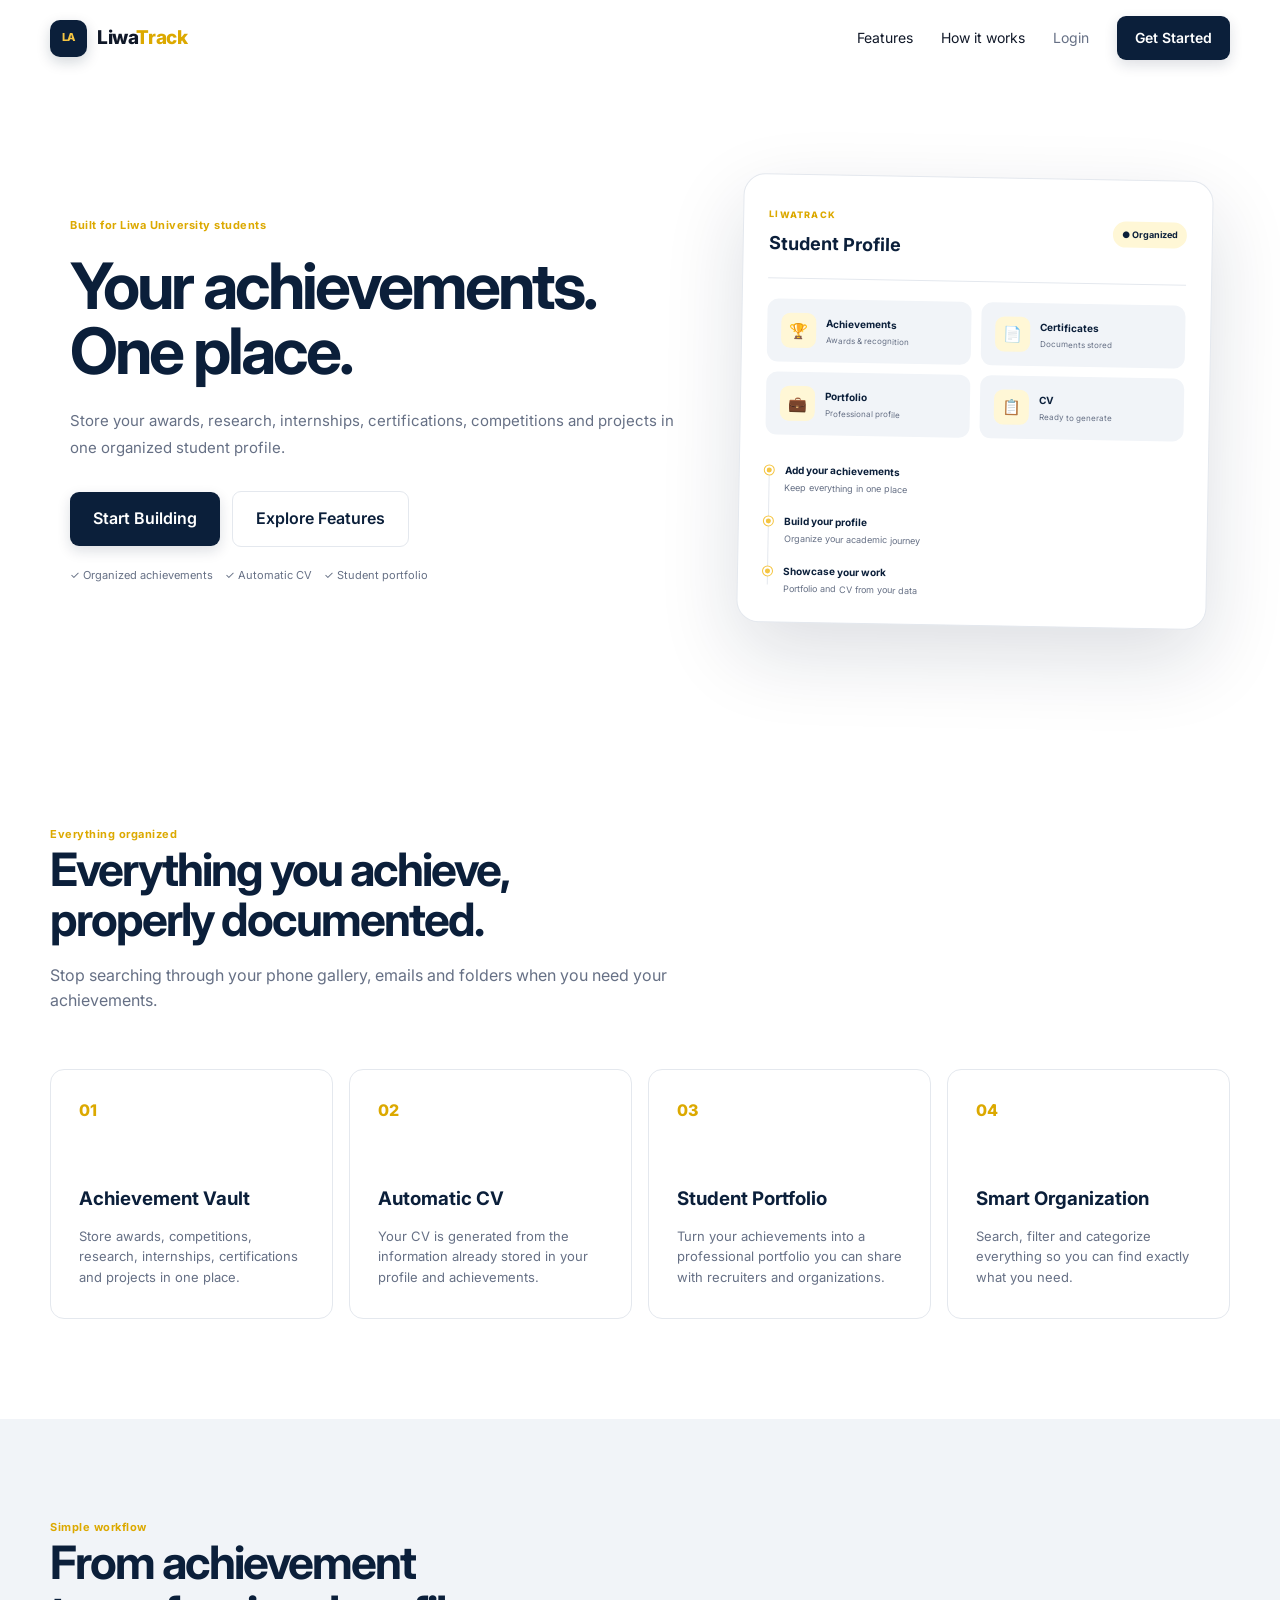
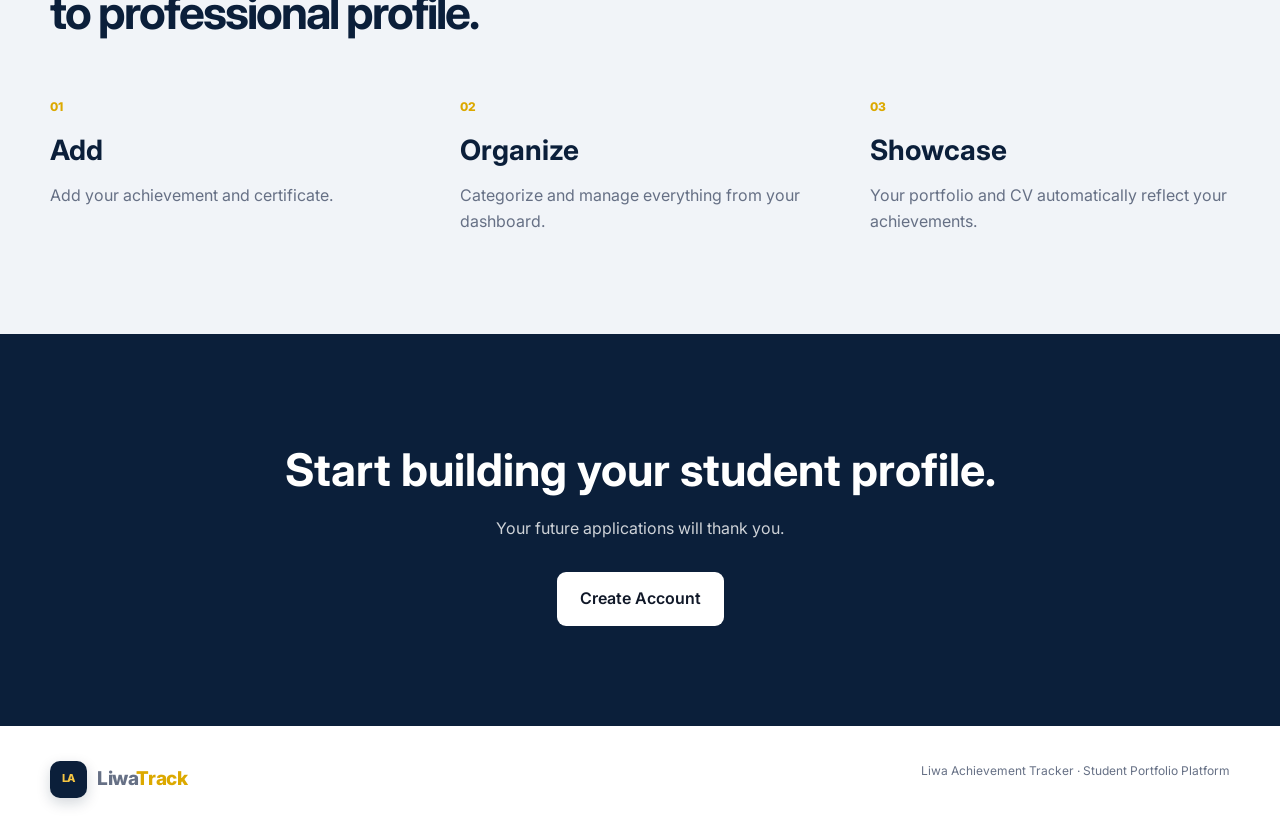
==== commit 59e44819: "Remove unnecessary code comments from index.html" ====
--- a/Frontend/index.html
+++ b/Frontend/index.html
@@ -5,11 +5,11 @@
     <meta charset="UTF-8">
     <meta name="viewport" content="width=device-width, initial-scale=1.0">
 
-```
+
 <title>LiwaTrack — Student Achievement Tracker</title>
 
 <link rel="stylesheet" href="css/style.css">
-```
+
 
 </head>
 
@@ -17,7 +17,7 @@
 
 <header class="landing-nav">
 
-```
+
 <div class="logo">
     <div class="logo-mark">LA</div>
     <span>Liwa<span>Track</span></span>
@@ -31,13 +31,13 @@
         Get Started
     </a>
 </nav>
-```
+
 
 </header>
 
 <main>
 
-```
+
 <!-- =====================================================
      HERO
 ====================================================== -->
@@ -483,7 +483,6 @@
     </a>
 
 </section>
-```
 
 </main>
 
@@ -493,7 +492,7 @@
 
 <footer>
 
-```
+
 <div class="logo">
 
     <div class="logo-mark">
@@ -509,7 +508,7 @@
 <p>
     Liwa Achievement Tracker · Student Portfolio Platform
 </p>
-```
+
 
 </footer>
 
